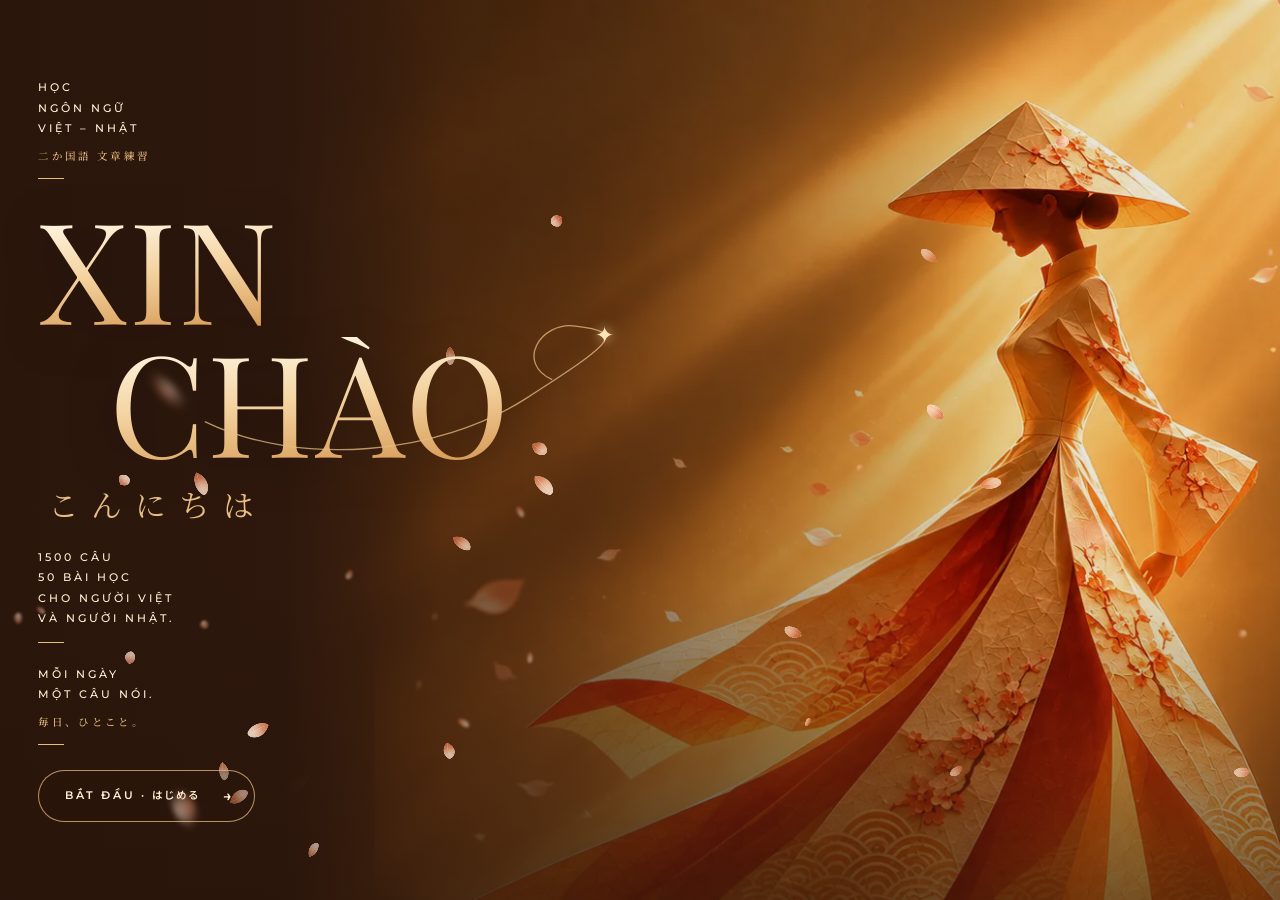
==== index.html @ c8ebbe72 "Ẩn mục Lời thoại video (nội dung chưa khớp video); giữ video Kaiwa Co-Authored-By: Claude Sonnet 5.5" ====
<!DOCTYPE html>
<html lang="vi">
<head>
    <meta charset="UTF-8">
    <meta name="viewport" content="width=device-width, initial-scale=1.0, viewport-fit=cover">
    <title>Học Việt - Nhật</title>
    <meta name="claude:viewport-fit-sides" content="cover">
    <link rel="preconnect" href="https://fonts.googleapis.com">
    <link rel="preconnect" href="https://fonts.gstatic.com" crossorigin>
    <link rel="stylesheet" href="https://fonts.googleapis.com/css2?family=Be+Vietnam+Pro:wght@500;600;700;900&family=Inter:wght@400;500;600&family=Noto+Sans+JP:wght@400;500;700;900&family=Noto+Serif+JP:wght@400;600;700&family=Playfair+Display:ital,wght@0,400;0,500;1,400&family=Montserrat:wght@400;500;600&display=swap">
    <link rel="stylesheet" href="style.css?v=20261128-81">
    <link rel="stylesheet" href="roadmap.css?v=20261128-81">
    <link rel="stylesheet" href="kanji.css?v=20261128-81">
</head>
<body>

<!-- ===== Màn chào: ảnh áo dài origami ===== -->
<section class="hello" id="hello" hidden aria-labelledby="helloTitle">
    <div class="hello-bg">
        <img class="hello-img" id="helloImg" src="images/aoda-dai-origami.webp" alt="Cô gái Việt Nam mặc áo dài và nón lá">
        <canvas class="dress" id="dressCanvas" aria-hidden="true"></canvas>
    </div>
    <canvas class="petals" id="petalsBack" aria-hidden="true"></canvas>
    <canvas class="petals front" id="petalsFront" aria-hidden="true"></canvas>
    <div class="hello-in">
        <div class="step s1" id="step1">
            <div class="s1-main">
                <p class="eyebrow"><span>Học</span><span>ngôn ngữ</span><span>Việt – Nhật</span><span class="jp" lang="ja">二か国語 文章練習</span></p>
                <h1 class="hero" id="helloTitle">
                    <span class="l1">Xin</span><span class="l1 i2">chào</span>
                    <span class="l2 jp" lang="ja">こんにちは</span>
                    <svg class="swash" viewBox="0 0 600 200" aria-hidden="true" focusable="false"><path d="M8 150 C 140 214, 330 196, 452 118 S 590 26, 520 18 C 470 12, 438 70, 488 92"/></svg>
                    <span class="spark" aria-hidden="true">✦</span>
                </h1>
                <!-- Lời nhắn ngắn (trước đây ở cột phải) -->
                <div class="notes">
                    <p class="side-note">1500 câu<br>50 bài học<br>cho người Việt<br>và người Nhật.</p>
                    <p class="side-note">Mỗi ngày<br>một câu nói.<span class="jp" lang="ja">毎日、ひとこと。</span></p>
                </div>
                <div class="ctas">
                    <button type="button" class="pill" id="goAsk"><span>Bắt đầu · <span class="jp" lang="ja">はじめる</span></span><span class="arr" aria-hidden="true">→</span></button>
                    <button type="button" class="pill ghost" id="goResume" hidden><span>Tiếp tục học · <span class="jp" lang="ja">続きから</span></span><span class="arr" aria-hidden="true">↻</span></button>
                </div>
            </div>
        </div>

        <div class="step" id="step2" hidden>
            <p class="eyebrow">Trước khi bắt đầu<br><span class="jp" lang="ja">はじめる前に</span></p>
            <h2 class="ask">Bạn đến từ đâu?<span class="jp" lang="ja">ご出身はどちらですか？</span></h2>
            <div class="origins">
                <button type="button" class="origin" data-ui="vi" lang="vi">
                    <img class="o-mark" src="images/origin-vi.webp" alt="" aria-hidden="true">
                    <span class="o-c">Việt Nam · <span class="jp" lang="ja">ベトナム</span></span>
                    <b>Tôi là người Việt</b>
                    <span class="o-s">Tôi muốn học tiếng Nhật</span>
                </button>
                <button type="button" class="origin" data-ui="ja" lang="ja">
                    <img class="o-mark" src="images/origin-ja.webp" alt="" aria-hidden="true">
                    <span class="o-c">日本 · <span lang="vi">Nhật Bản</span></span>
                    <b>日本から来ました</b>
                    <span class="o-s">ベトナム語を学びたいです</span>
                </button>
            </div>
            <p class="foot">Bạn có thể đổi lại bất cứ lúc nào ở Trang chủ. · <span class="jp" lang="ja">選択はホームからいつでも変更できます。</span></p>
            <button type="button" class="go back" id="goBack"><span class="ring" aria-hidden="true">←</span><span>Quay lại · <span class="jp" lang="ja">戻る</span></span></button>
        </div>
    </div>
</section>

<!-- ===== Trang học ===== -->
<canvas class="page-petals" id="petalsPage" aria-hidden="true" hidden></canvas>
<div class="page">
    <div class="backbar" id="backbar"><a href="#luyen-cau" id="backbarA"><span class="ring" aria-hidden="true">←</span><span id="backbarTxt">Quay về Khóa học</span></a></div>
    <header class="top">
        <div class="brandcol">
            <div class="navrow"><button type="button" class="go back" id="backBtn" hidden><span class="ring" aria-hidden="true">←</span><span id="backTxt">Quay lại</span></button>
            <button type="button" class="go back" id="homeBtn"><span class="ring" aria-hidden="true">←</span><span id="homeTxt">Trang chủ</span></button></div>
            <div class="kicker" id="kicker">Luyện câu song ngữ</div>
            <h1 id="h1">Việt ⇄ Nhật · 1500 câu</h1>
        </div>
    </header>
    <nav class="tabs" aria-label="Chọn mục" id="sub"></nav>
    <main id="view"></main>
</div>
<script src="roadmap.js?v=20261128-81"></script>
<script src="roadmap-pic.js?v=20261128-81"></script>
<script src="roadmap-mock.js?v=20261128-81"></script>
<script src="roadmap-mockart.js?v=20261128-81"></script>
<script src="roadmap-ov.js?v=20261128-81"></script>
<script src="roadmap-n4.js?v=20261128-81"></script>
<script src="kanji.js?v=20261128-81"></script>
<script src="script.js?v=20261128-81"></script>
</body>
</html>
---- style.css ----
/* Bố cục (theo trang "Luyện câu Việt Nhật"): màn chào toàn màn hình trên ảnh áo dài origami,
   rồi một cột hẹp như tờ phiếu luyện tập. Tông màu lấy từ ảnh: nâu hổ phách, cam nắng, đỏ son tà áo, giấy kem. */
:root {
    --bg: #f7ecdc; --paper: #fffaf2; --sunken: #f1e2cc; --ink: #3b2114; --muted: #7a5a44; --line: #e6d1b3; --grid: #efdfc6;
    --ai: #b5441d; --ai-ink: #fff5e6; --ai-soft: #fbe3d2;
    --gold: #e7bd83; --amber: #d18a45; --cream: #fff1d5;
    --ok: #1f7a4a; --ok-soft: #ddf2e5; --ng: #b4322a; --ng-soft: #fae3e0; --mid: #8a5a00; --mid-soft: #fbf0d6;
    --f-display: "Be Vietnam Pro", "Segoe UI", system-ui, sans-serif;
    --f-body: "Inter", "Segoe UI", system-ui, sans-serif;
    --f-jp: "Noto Sans JP", "Yu Gothic", "Meiryo", "Hiragino Sans", sans-serif;
    --f-jp-serif: "Noto Serif JP", "Yu Mincho", Georgia, serif;
}
@media (prefers-color-scheme: dark) {
    :root:not([data-theme="light"]) {
        --bg: #2a170d; --paper: #3b2114; --sunken: #23130a; --ink: #fff1d5; --muted: #d0b293; --line: #5a3a24; --grid: #321c10;
        --ai: #eba15a; --ai-ink: #2a170d; --ai-soft: #4c2b15;
        --ok: #62d394; --ok-soft: #14301f; --ng: #ff8b80; --ng-soft: #3a1916; --mid: #f0c35a; --mid-soft: #352a12;
        color-scheme: dark;
    }
}
:root[data-theme="dark"] {
    --bg: #2a170d; --paper: #3b2114; --sunken: #23130a; --ink: #fff1d5; --muted: #d0b293; --line: #5a3a24; --grid: #321c10;
    --ai: #eba15a; --ai-ink: #2a170d; --ai-soft: #4c2b15;
    --ok: #62d394; --ok-soft: #14301f; --ng: #ff8b80; --ng-soft: #3a1916; --mid: #f0c35a; --mid-soft: #352a12;
    color-scheme: dark;
}

* { box-sizing: border-box; }
[hidden] { display: none !important; }
body {
    margin: 0;
    background-color: var(--bg);
    background-image: linear-gradient(90deg, var(--grid) 1px, transparent 1px);
    background-size: clamp(110px, 16vw, 190px) 100%;
    color: var(--ink);
    font-family: var(--f-body);
    font-size: 15px;
    line-height: 1.55;
}
h1, h2, h3 { font-family: var(--f-display); margin: 0; text-wrap: balance; }
button { font: inherit; color: inherit; cursor: pointer; }
:focus-visible { outline: 2px solid var(--ai); outline-offset: 2px; }
.jp { font-family: var(--f-jp); }
.num { font-variant-numeric: tabular-nums; }
rt { font-size: .55em; color: var(--muted); font-weight: 400; }
.nofuri rt { display: none; }
.kn-small { font-size: .7em; color: var(--muted); }

/* ===== Màn chào ===== */
.hello {
    position: relative;
    overflow: hidden;
    isolation: isolate;
    background: #3b2114;
    color: var(--cream);
    --ink: #fff1d5; --muted: #e7cfae; --ai: #f0a95e; --ai-ink: #2a170d; --paper: #3b2114; --bg: #2a170d;
}
/* Ảnh và lớp tà áo chuyển động nằm chung một khung để cùng trôi nhẹ (drift) và luôn trùng khít nhau */
.hello-bg {
    position: absolute;
    inset: 0;
    z-index: -2;
    animation: drift 18s ease-in-out infinite alternate;
}
.hello-img {
    position: absolute;
    inset: 0;
    width: 100%;
    height: 100%;
    object-fit: cover;
    object-position: 70% center;
}
.dress { position: absolute; inset: 0; width: 100%; height: 100%; pointer-events: none; }
/* Màn rộng: đẩy khung ảnh sang phải để cô gái áo dài đứng lệch phải, mép trái ảnh mờ dần vào nền */
@media (min-width: 861px) {
    .hello-bg { left: 22%; }
    .hello-img { object-position: 40% center; -webkit-mask-image: linear-gradient(90deg, transparent, #000 16%); mask-image: linear-gradient(90deg, transparent, #000 16%); }
}
.hello::after {
    content: "";
    position: absolute;
    inset: 0;
    z-index: -1;
    background:
        linear-gradient(90deg, rgba(40, 20, 10, .85) 0%, rgba(40, 20, 10, .55) 45%, rgba(40, 20, 10, .1) 80%),
        linear-gradient(0deg, rgba(40, 20, 10, .6), transparent 35%);
}
/* Cánh hoa rơi: lớp sau chữ (nhiều cánh nhỏ) và lớp trước chữ (vài cánh lớn, nhòe như sát ống kính) */
.petals { position: absolute; inset: 0; width: 100%; height: 100%; pointer-events: none; z-index: 0; }
.petals.front { z-index: 2; }
.hello-in { z-index: 1; }
@keyframes drift { from { transform: scale(1.02); } to { transform: scale(1.08) translateX(-1%); } }
/* Bố cục màn chào theo mẫu: thanh menu chữ nhỏ trên cùng, cột trái chữ serif lớn, cột phải số thứ tự + ảnh nhỏ.
   Font: Playfair Display (chữ lớn, có dấu tiếng Việt), Montserrat in hoa giãn chữ (chữ nhỏ), Noto Serif JP (tiếng Nhật). */
.hello { --f-serif: "Playfair Display", "Noto Serif JP", Georgia, serif; --f-caps: "Montserrat", var(--f-body); --gold-line: rgba(231, 189, 131, .35); }
.hello-in {
    position: relative;
    max-width: 1320px;
    margin: 0 auto;
    min-height: 100vh;
    min-height: 100svh;
    padding-block: clamp(20px, 4vh, 48px);
    padding-left: max(16px, env(safe-area-inset-left, 0px), 3vw);
    padding-right: max(16px, env(safe-area-inset-right, 0px), 3vw);
    display: flex;
    flex-direction: column;
    gap: clamp(16px, 3vh, 40px);
}

.step { display: flex; flex-direction: column; gap: clamp(22px, 3.5vw, 36px); flex: 1; justify-content: center; }
.step.s1 { display: grid; grid-template-columns: minmax(0, 1fr); align-items: center; }
.s1-main { display: flex; flex-direction: column; align-items: flex-start; gap: clamp(16px, 2.8vh, 30px); }

/* Chữ nhỏ xếp dòng + gạch ngắn (như "MỘT / TÂM HỒN / TĨNH LẶNG") */
.eyebrow, .side-note { font-family: var(--f-caps); font-size: 10.5px; font-weight: 500; letter-spacing: .28em; text-transform: uppercase; line-height: 1.95; margin: 0; color: var(--cream); display: flex; flex-direction: column; align-items: flex-start; }
.eyebrow::after, .side-note::after { content: ""; width: 26px; height: 1px; margin-top: 12px; background: var(--gold); }
.eyebrow .jp, .side-note .jp { font-family: var(--f-jp-serif); text-transform: none; letter-spacing: .22em; color: var(--gold); margin-top: 6px; }

/* Chữ lớn serif, màu vàng kem chuyển sắc, nét cong mảnh và ngôi sao nhỏ */
.hero { position: relative; display: flex; flex-direction: column; align-items: flex-start; margin: 0; font-family: var(--f-serif); font-weight: 400; font-size: clamp(56px, min(11vw, 16vh), 168px); line-height: .9; letter-spacing: .01em; text-transform: uppercase; text-wrap: nowrap; }
.hero .l1 { display: block; padding-bottom: .04em; background: linear-gradient(175deg, #fff6e4 10%, #f4d3a0 50%, #d69a55 95%); -webkit-background-clip: text; background-clip: text; color: transparent; filter: drop-shadow(0 6px 24px rgba(0, 0, 0, .35)); }
.hero .i2 { padding-left: .5em; }
.hero .l2 { position: relative; z-index: 1; font-family: var(--f-jp-serif); font-weight: 400; font-size: clamp(18px, 2.4vw, 32px); line-height: 1.2; letter-spacing: .42em; text-transform: none; color: var(--gold); margin: .55em 0 0 .3em; }
.hero .swash { position: absolute; left: 34%; top: 34%; width: 92%; height: auto; overflow: visible; pointer-events: none; }
.hero .swash path { fill: none; stroke: var(--gold); stroke-width: 1.3; opacity: .75; vector-effect: non-scaling-stroke; }
.hero .spark { position: absolute; left: 118%; top: 37%; font-size: clamp(14px, 1.8vw, 24px); line-height: 1; color: #ffe6b8; text-shadow: 0 0 12px rgba(255, 220, 160, .9); }

/* Lời nhắn ngắn dưới chữ lớn: hai cụm xếp dọc */
.notes { display: flex; flex-direction: column; align-items: flex-start; gap: 22px; }
/* Màn rộng nhưng thấp (laptop 600–720px): thu chữ lớn và khoảng cách để nút Bắt đầu vẫn nằm trong màn hình */
@media (min-width: 861px) and (max-height: 720px) {
    .hello-in { padding-block: 14px; gap: 10px; }
    .s1-main { gap: 12px; }
    .hero { font-size: clamp(48px, min(11vw, 12vh), 168px); }
    .hero .l2 { margin-top: .35em; }
    .notes { gap: 10px; }
    .eyebrow, .side-note { line-height: 1.7; }
    .eyebrow::after, .side-note::after { margin-top: 8px; }
}

/* Nút viền tròn "KHÁM PHÁ →" */
.ctas { display: flex; flex-wrap: wrap; gap: 14px; }
.pill { display: inline-flex; align-items: center; gap: 22px; padding: 13px 22px 13px 26px; border: 1px solid rgba(231, 189, 131, .75); border-radius: 999px; background: rgba(40, 20, 10, .25); color: var(--cream); font-family: var(--f-caps); font-size: 10.5px; font-weight: 600; letter-spacing: .24em; text-transform: uppercase; transition: background .2s, color .2s, border-color .2s; }
.pill .jp { letter-spacing: .12em; }
.pill .arr { font-size: 15px; letter-spacing: 0; transition: transform .2s; }
.pill:hover, .pill:focus-visible { background: var(--gold); border-color: var(--gold); color: #2a170d; }
.pill:hover .arr { transform: translateX(4px); }
.pill.ghost { border-color: var(--gold-line); background: none; }


@media (max-width: 860px) {
    .hero .swash { width: 70%; }
}
@media (max-width: 560px) {
        .hero { font-size: clamp(56px, 21vw, 96px); }
    .hero .swash { display: none; }
    .hero .spark { left: auto; right: -.6em; top: 30%; }
}

.go { display: inline-flex; align-items: center; gap: 14px; border: 0; background: none; padding: 0; font-weight: 700; font-size: 12.5px; letter-spacing: .16em; text-transform: uppercase; width: max-content; max-width: 100%; }
.go .ring { flex: none; width: 46px; height: 46px; border-radius: 50%; border: 1.5px solid currentColor; display: grid; place-items: center; font-size: 18px; letter-spacing: 0; transition: background .2s, color .2s, border-color .2s; }
.go:hover .ring, .go:focus-visible .ring { background: var(--ai); border-color: var(--ai); color: var(--ai-ink); }
.go.back { font-size: 11.5px; color: var(--muted); }
.go.back .ring { width: 34px; height: 34px; font-size: 14px; }
.ask { font-family: var(--f-serif); font-weight: 400; font-size: clamp(42px, 7vw, 92px); line-height: 1; letter-spacing: 0; margin: 0; display: flex; flex-direction: column; gap: .22em; text-shadow: 0 6px 30px rgba(0, 0, 0, .35); }
.ask .jp { font-family: var(--f-jp-serif); font-weight: 700; font-size: .4em; letter-spacing: 0; color: var(--gold); }
.origins { display: grid; grid-template-columns: repeat(2, minmax(0, 1fr)); gap: 18px; max-width: 720px; margin-top: 56px; }
.origin { position: relative; overflow: visible; text-align: left; display: flex; flex-direction: column; justify-content: flex-end; gap: 4px; min-height: 132px; padding: 16px 20px 18px; border: 1.5px solid var(--gold); border-radius: 4px; background: rgba(40, 20, 10, .55); backdrop-filter: blur(6px); color: var(--cream); transition: background .2s, color .2s; }
/* Icon cô gái áo dài / kimono (ảnh PNG nền trong suốt) ở góc phải thẻ */
/* Khung thấp, hình cô gái cao hơn khung nên tràn lên phía trên (hiệu ứng nhô ra khỏi thẻ) */
.origin { padding-right: 128px; }
.origin .o-mark { position: absolute; right: 14px; bottom: 0; height: 196px; width: auto; max-width: none; object-fit: contain; object-position: bottom center; transform-origin: bottom center; pointer-events: none; filter: drop-shadow(0 6px 14px rgba(0, 0, 0, .35)); transition: transform .3s; }
.origin .o-c { font-family: var(--f-caps); font-size: 10.5px; font-weight: 500; letter-spacing: .24em; text-transform: uppercase; color: var(--gold); }
.origin b { font-family: var(--f-serif); font-weight: 500; font-size: clamp(22px, 2.6vw, 28px); line-height: 1.15; letter-spacing: -.02em; }
.origin[lang="ja"] b { font-family: var(--f-jp); font-size: clamp(20px, 2.2vw, 25px); }
.origin .o-s { font-size: 13.5px; color: var(--muted); }
/* Chỉ làm nổi khi rê chuột thật (máy cảm ứng giữ :hover sau khi chạm → không highlight sẵn) */
@media (hover: hover) {
.origin:hover { background: rgba(201, 79, 38, .85); border-color: var(--gold); }
.origin:hover .o-mark { transform: translateY(-4px) scale(1.04); }
.origin:hover .o-c, .origin:hover .o-s { color: var(--cream); }
}
.origin:focus-visible { background: rgba(201, 79, 38, .85); border-color: var(--gold); }
.origin:focus-visible .o-mark { transform: translateY(-4px) scale(1.04); }
.hello .foot { font-size: 12.5px; color: var(--muted); margin: 0; }
.hello .go.back { font-family: var(--f-caps); font-weight: 500; letter-spacing: .24em; font-size: 10.5px; }

/* ===== Khung trang học ===== */
/* Cánh hoa rơi sau nội dung: chỉ lộ ra ở nền giữa các thẻ, không che chữ */
.page-petals { position: fixed; inset: 0; width: 100%; height: 100%; pointer-events: none; z-index: 0; }
.page { position: relative; z-index: 1; }
.page { max-width: 820px; margin: 0 auto; padding-block: 28px 64px; padding-left: max(16px, env(safe-area-inset-left, 0px)); padding-right: max(16px, env(safe-area-inset-right, 0px)); display: flex; flex-direction: column; gap: 16px; }
.top { display: flex; gap: 14px; align-items: flex-end; flex-wrap: wrap; }
.top h1 { font-size: 26px; line-height: 1.2; font-weight: 900; letter-spacing: -.02em; }
.top .kicker { font-size: 12px; letter-spacing: .08em; text-transform: uppercase; color: var(--muted); }
.top .r { margin-left: auto; display: flex; gap: 8px; align-items: center; }
.stamp { font-family: var(--f-jp); font-size: 13px; color: var(--ai); border: 1.5px solid var(--ai); border-radius: 6px; padding: 2px 8px; letter-spacing: .1em; }
.brandcol { display: flex; flex-direction: column; gap: 6px; align-items: flex-start; }
.brandcol .go { margin-bottom: 6px; }
.themebtn { border: 1px solid var(--line); background: var(--paper); border-radius: 6px; padding: 3px 9px; font-size: 12px; color: var(--muted); }
.tabs { display: flex; gap: 4px; border-bottom: 1px solid var(--line); overflow-x: auto; overflow-y: hidden; scrollbar-width: none; }
.tabs::-webkit-scrollbar { display: none; }
.tab { padding: 9px 14px; font-weight: 600; color: var(--muted); border-bottom: 2px solid transparent; margin-bottom: -1px; text-decoration: none; white-space: nowrap; }
.tab[aria-current="page"] { color: var(--ai); border-color: var(--ai); }
#view { display: flex; flex-direction: column; gap: 16px; }

.card { background: var(--paper); border: 1px solid var(--line); border-radius: 12px; padding: 20px; display: flex; flex-direction: column; gap: 16px; min-width: 0; }
.lbl { font-size: 11.5px; font-weight: 600; letter-spacing: .07em; text-transform: uppercase; color: var(--muted); }
.chips { display: flex; gap: 6px; flex-wrap: wrap; align-items: center; }
.chip { border: 1px solid var(--line); background: var(--paper); border-radius: 999px; padding: 5px 12px; font-size: 13px; }
.chip[aria-pressed="true"] { background: var(--ai-soft); border-color: var(--ai); color: var(--ai); font-weight: 600; }
.row { display: flex; gap: 10px; align-items: center; flex-wrap: wrap; }
.row .r { margin-left: auto; }
.btn { border: 1px solid var(--line); background: var(--paper); border-radius: 8px; padding: 9px 16px; font-weight: 600; font-size: 14px; text-decoration: none; color: var(--ink); display: inline-flex; align-items: center; gap: 6px; }
.btn:hover { background: var(--sunken); }
.btn.pri { background: var(--ai); border-color: var(--ai); color: var(--ai-ink); }
.btn.pri:hover { filter: brightness(1.08); }
.btn.sm { padding: 5px 11px; font-size: 13px; }
.btn:disabled { opacity: .5; cursor: default; }
.btn[aria-pressed="true"] { border-color: var(--ai); background: var(--ai-soft); color: var(--ai); }
.hint { font-size: 13px; color: var(--muted); margin: 0; }
.kbd { font-size: 12px; color: var(--muted); }

.prog { display: flex; align-items: center; gap: 12px; font-size: 13px; color: var(--muted); }
.bar { flex: 1; height: 6px; border-radius: 3px; background: var(--sunken); overflow: hidden; }
.bar i { display: block; height: 100%; background: var(--ai); transition: width .25s; }

/* Trắc nghiệm */
.opts { display: grid; grid-template-columns: repeat(2, minmax(0, 1fr)); gap: 8px; }
.opt { display: grid; grid-template-columns: 24px minmax(0, 1fr); gap: 10px; align-items: center; text-align: left; border: 1px solid var(--line); background: var(--paper); border-radius: 10px; padding: 12px 13px; min-height: 54px; }
.opt:hover:not(:disabled) { border-color: var(--ai); }
.opt .k { width: 24px; height: 24px; border-radius: 6px; background: var(--sunken); display: grid; place-items: center; font-size: 12px; font-weight: 600; color: var(--muted); }
.opt .t { overflow-wrap: anywhere; }
.opt .t .jp { font-size: 16px; line-height: 1.9; }
.opt:disabled { cursor: default; }
.opt.right { border-color: var(--ok); background: var(--ok-soft); }
.opt.right .k { background: var(--ok); color: var(--paper); }
.opt.wrong { border-color: var(--ng); background: var(--ng-soft); }
.opt.wrong .k { background: var(--ng); color: var(--paper); }

/* Nhận xét */
.fb { border-radius: 10px; padding: 12px 14px; display: flex; flex-direction: column; gap: 6px; background: var(--sunken); }
.fb.ok { border-left: 4px solid var(--ok); }
.fb.ng { border-left: 4px solid var(--ng); }
.fb.mid { border-left: 4px solid var(--mid); }
.fb .v { font-weight: 600; }
.ok-t { color: var(--ok); } .ng-t { color: var(--ng); } .mid-t { color: var(--mid); }

/* Luyện viết câu */
.wtop { display: flex; gap: 12px; align-items: flex-start; flex-wrap: wrap; }
.wtop h2 { font-size: 20px; }
.wtop .sub { font-size: 13px; color: var(--muted); }
.wtop .jt { font-size: 15px; color: var(--muted); }
.dots { display: flex; flex-wrap: wrap; gap: 4px; }
.dot { width: 28px; height: 28px; border-radius: 6px; border: 1px solid var(--line); background: var(--paper); font-size: 11.5px; display: grid; place-items: center; color: var(--muted); padding: 0; }
.dot.ok { background: var(--ok-soft); border-color: var(--ok); color: var(--ok); }
.dot.mid { background: var(--mid-soft); border-color: var(--mid); color: var(--mid); }
.dot.ng { background: var(--ng-soft); border-color: var(--ng); color: var(--ng); }
.dot[aria-current="true"] { outline: 2px solid var(--ink); outline-offset: 1px; }
.vi { font-family: var(--f-display); font-size: 21px; font-weight: 700; line-height: 1.4; margin: 0; }
.vi.prompt { font-family: var(--f-jp); font-weight: 500; font-size: 22px; line-height: 2; }
.hints { display: flex; flex-wrap: wrap; gap: 6px; }
.hw { font-size: 15px; background: var(--sunken); border-radius: 7px; padding: 6px 10px 5px; line-height: 2.1; }
.hw .jp { font-size: 17px; }
.hw rt { font-size: .68em; color: var(--ink); opacity: .75; } /* furigana trong gợi ý từ vựng: to hơn mặc định .55em cho dễ đọc */
textarea.inp { font-family: var(--f-jp); font-size: 18px; line-height: 1.6; width: 100%; min-height: 76px; padding: 10px 12px; border-radius: 10px; border: 1px solid var(--line); background: var(--paper); color: var(--ink); resize: vertical; }
textarea.inp:focus { border-color: var(--ai); outline: none; box-shadow: 0 0 0 3px var(--ai-soft); }
.ans { font-size: 20px; line-height: 2; overflow-wrap: anywhere; }
.mine { font-family: var(--f-jp); font-size: 16px; line-height: 1.8; overflow-wrap: anywhere; }
.mine del { background: var(--ng-soft); color: var(--ng); text-decoration: none; border-radius: 3px; }
.mine ins { background: var(--ok-soft); color: var(--ok); text-decoration: none; border-radius: 3px; }
.note { font-size: 12.5px; color: var(--mid); background: var(--mid-soft); border-radius: 7px; padding: 5px 9px; }
.grades { display: flex; gap: 6px; flex-wrap: wrap; }
.grade { border: 1px solid var(--line); background: var(--paper); border-radius: 8px; padding: 7px 12px; font-size: 13.5px; font-weight: 600; }
.grade.ok { border-color: var(--ok); color: var(--ok); } .grade.mid { border-color: var(--mid); color: var(--mid); } .grade.ng { border-color: var(--ng); color: var(--ng); }
.grade[aria-pressed="true"].ok { background: var(--ok-soft); } .grade[aria-pressed="true"].mid { background: var(--mid-soft); } .grade[aria-pressed="true"].ng { background: var(--ng-soft); }

/* Danh sách bài */
.tiles { display: grid; grid-template-columns: repeat(3, minmax(0, 1fr)); gap: 8px; }
.tile { background: var(--sunken); border-radius: 10px; padding: 10px 12px; display: flex; flex-direction: column; }
.tile b { font-family: var(--f-display); font-size: 24px; font-variant-numeric: tabular-nums; }
.tile span { font-size: 12px; color: var(--muted); }
.lessons { display: grid; grid-template-columns: repeat(auto-fill, minmax(230px, 1fr)); gap: 8px; }
.les { display: flex; flex-direction: column; gap: 4px; text-decoration: none; color: var(--ink); border: 1px solid var(--line); background: var(--paper); border-radius: 10px; padding: 10px 12px; min-width: 0; }
.les:hover { border-color: var(--ai); }
.les .no { font-family: var(--f-display); font-weight: 700; color: var(--ai); font-size: 13px; }
.les .t { font-weight: 600; font-size: 14px; line-height: 1.35; }
.les .jt { font-size: 12.5px; color: var(--muted); }
.les .bar { flex: none; height: 5px; margin-top: 4px; }
.les .bar i { background: var(--ok); }
.les .c { font-size: 12px; color: var(--muted); }
.grp-h { font-size: 12px; font-weight: 600; letter-spacing: .07em; text-transform: uppercase; color: var(--muted); margin: 6px 0 -2px; }

/* ===== Thanh cài đặt: nút gạt + công tắc ===== */
.card-h { font-size: 16px; }
.settings { display: flex; flex-wrap: wrap; gap: 14px 24px; align-items: flex-end; }
.settings .r { margin-left: auto; }
.set { display: flex; flex-direction: column; gap: 6px; min-width: 0; }
.seg { display: inline-flex; flex-wrap: wrap; gap: 2px; padding: 3px; border-radius: 10px; background: var(--sunken); border: 1px solid var(--line); }
.seg button { border: 0; background: transparent; border-radius: 8px; padding: 7px 14px; font-size: 13.5px; font-weight: 600; color: var(--muted); transition: background .15s, color .15s; }
.seg button:hover { color: var(--ink); }
.seg button[aria-pressed="true"] { background: var(--paper); color: var(--ai); box-shadow: 0 1px 3px rgba(59, 33, 20, .18); }
.sw { display: inline-flex; align-items: center; gap: 10px; border: 0; background: none; padding: 7px 0; font-size: 13.5px; font-weight: 600; color: var(--ink); }
.sw .track { position: relative; flex: none; width: 38px; height: 22px; border-radius: 999px; background: var(--line); transition: background .2s; }
.sw .knob { position: absolute; top: 3px; left: 3px; width: 16px; height: 16px; border-radius: 50%; background: var(--paper); box-shadow: 0 1px 2px rgba(0, 0, 0, .25); transition: transform .2s; }
.sw[aria-checked="true"] .track { background: var(--ai); }
.sw[aria-checked="true"] .knob { transform: translateX(16px); }

/* ===== Trang khóa học ===== */
.course-sum { display: grid; grid-template-columns: minmax(0, 1fr) minmax(0, 1.25fr); gap: 18px; align-items: center; }
.sum-main { display: flex; flex-direction: column; gap: 8px; align-items: flex-start; min-width: 0; }
.btn.big { padding: 12px 18px; font-size: 15px; line-height: 1.35; text-align: left; }
.sec-h { display: flex; align-items: baseline; gap: 6px 14px; flex-wrap: wrap; margin-top: 6px; }
.sec-h h2 { font-size: 22px; font-weight: 900; letter-spacing: -.01em; }
.topics { display: grid; grid-template-columns: repeat(2, minmax(0, 1fr)); gap: 12px; }
.topic { position: relative; overflow: hidden; display: flex; flex-direction: column; gap: 3px; padding: 18px 20px 16px; border: 1px solid var(--line); border-radius: 14px; background: var(--paper); text-decoration: none; color: var(--ink); min-width: 0; transition: border-color .2s, transform .2s, box-shadow .2s; }
.topic:hover, .topic:focus-visible { border-color: var(--ai); transform: translateY(-2px); box-shadow: 0 8px 22px rgba(59, 33, 20, .12); }
.tp-mark { position: absolute; right: 12px; top: 4px; font-family: var(--f-jp-serif); font-weight: 700; font-size: 76px; line-height: 1; color: var(--ai); opacity: .13; transition: opacity .2s; }
.topic:hover .tp-mark { opacity: .26; }
.tp-n { font-size: 11.5px; font-weight: 600; letter-spacing: .08em; text-transform: uppercase; color: var(--ai); }
.topic b { font-family: var(--f-display); font-size: 18px; line-height: 1.3; padding-right: 64px; }
.tp-ja { font-size: 13px; color: var(--muted); }
.tp-d { font-size: 13px; color: var(--muted); margin-top: 6px; line-height: 1.5; }
.tp-foot { display: flex; justify-content: space-between; align-items: baseline; font-size: 12.5px; color: var(--muted); margin-top: 12px; }
.tp-go { color: var(--ai); font-weight: 700; }
/* Chủ đề dạng gọn trên trang Khóa học */
.topics-mini { display: grid; grid-template-columns: repeat(4, minmax(0, 1fr)); gap: 8px; }
.tmini { display: flex; gap: 10px; align-items: center; padding: 10px 12px; border: 1px solid var(--line); border-radius: 12px; background: var(--paper); text-decoration: none; color: var(--ink); min-width: 0; transition: border-color .2s, background .2s; }
.tmini:hover, .tmini:focus-visible { border-color: var(--ai); background: var(--ai-soft); }
.tm-mark { flex: none; width: 40px; height: 40px; border-radius: 10px; display: grid; place-items: center; background: linear-gradient(150deg, var(--amber), var(--ai)); color: #fff5e6; font-family: var(--f-jp-serif); font-weight: 700; font-size: 22px; line-height: 1; }
.tmini.full .tm-mark { background: var(--ok); }
.tm-t { flex: 1; min-width: 0; display: flex; flex-direction: column; gap: 1px; }
.tm-t b { font-size: 13.5px; line-height: 1.3; overflow: hidden; display: -webkit-box; -webkit-box-orient: vertical; -webkit-line-clamp: 2; line-clamp: 2; min-height: 2.6em; }
.tm-s { font-size: 11.5px; color: var(--muted); }
.tmini.full .tm-s { color: var(--ok); font-weight: 600; }
.tm-t .bar { flex: none; display: block; height: 4px; margin-top: 4px; }
.tm-t .bar i { background: var(--ok); }
@media (max-width: 860px) { .topics-mini { grid-template-columns: repeat(2, minmax(0, 1fr)); } }
@media (max-width: 560px) {
    .tmini { flex-direction: column; align-items: flex-start; gap: 8px; padding: 10px; }
    .tm-t { width: 100%; }
    .tm-mark { width: 34px; height: 34px; font-size: 19px; }
}
@media (max-width: 300px) { .topics-mini { grid-template-columns: 1fr; } }
.topic .bar, .lr-p .bar { flex: none; display: block; height: 5px; margin-top: 6px; }
.topic .bar i, .lr-p .bar i { background: var(--ok); }

/* ===== Trang một chủ đề ===== */
.topic-hero { flex-direction: row; align-items: center; gap: 20px; }
.th-mark { flex: none; width: 96px; height: 96px; border-radius: 18px; display: grid; place-items: center; background: linear-gradient(150deg, var(--amber), var(--ai)); color: #fff5e6; font-family: var(--f-jp-serif); font-weight: 700; font-size: 56px; box-shadow: 0 10px 24px rgba(181, 68, 29, .25); }
.th-txt { flex: 1; min-width: 0; display: flex; flex-direction: column; gap: 4px; }
.th-txt h2 { font-size: 24px; font-weight: 900; letter-spacing: -.01em; }
.th-txt .jt { color: var(--muted); }
.th-txt .prog { margin-top: 6px; }
.lesson-list { list-style: none; margin: 0; padding: 0; display: flex; flex-direction: column; gap: 8px; }
.lrow { display: grid; grid-template-columns: 44px minmax(0, 1fr) 150px 20px; gap: 14px; align-items: center; padding: 14px 16px; border: 1px solid var(--line); border-radius: 12px; background: var(--paper); text-decoration: none; color: var(--ink); transition: border-color .2s, background .2s; }
.lrow:hover, .lrow:focus-visible { border-color: var(--ai); background: var(--ai-soft); }
.lr-no { width: 42px; height: 42px; border-radius: 10px; background: var(--ai-soft); color: var(--ai); display: grid; place-items: center; font-family: var(--f-display); font-weight: 700; font-size: 16px; }
.lrow:hover .lr-no { background: var(--ai); color: var(--ai-ink); }
.lr-t { display: flex; flex-direction: column; min-width: 0; }
.lr-t .lbl { font-size: 10.5px; }
.lr-t b { font-size: 16px; line-height: 1.35; }
.lr-t > span:last-child { font-size: 13px; color: var(--muted); }
.lr-p { display: flex; flex-direction: column; font-size: 12px; color: var(--muted); }
.lr-go { color: var(--ai); font-weight: 700; text-align: right; }



@media (max-width: 560px) {
    .opts, .origins { grid-template-columns: 1fr; }
    .origins { gap: 60px; margin-top: 52px; }
    .origin { min-height: 112px; padding-right: 112px; }
    .origin .o-mark { height: 168px; right: 10px; }
    .stamp { display: none; }
    .tiles { grid-template-columns: 1fr 1fr; }
    .vi { font-size: 19px; }
    .course-sum, .topics { grid-template-columns: 1fr; }
    .course-sum .tiles { grid-template-columns: repeat(3, minmax(0, 1fr)); gap: 6px; }
    .course-sum .tile { padding: 8px 10px; }
    .course-sum .tile b { font-size: 20px; }
    .course-sum .tile span { font-size: 11px; line-height: 1.3; }
    .set { width: 100%; }
    .seg { display: flex; flex-wrap: nowrap; }
    .seg button { flex: 1 1 auto; padding: 7px 8px; font-size: 13px; }
    .settings .r { margin-left: 0; }
    .topic-hero { gap: 14px; align-items: flex-start; }
    .th-mark { width: 60px; height: 60px; border-radius: 14px; font-size: 34px; }
    .th-txt h2 { font-size: 20px; }
    .lrow { grid-template-columns: 38px minmax(0, 1fr) 16px; gap: 6px 12px; padding: 12px; }
    .lr-no { width: 38px; height: 38px; font-size: 14px; }
    .lr-p { grid-column: 2; grid-row: 2; }
    .lr-go { grid-column: 3; grid-row: 1 / span 2; }
    .hello-img { object-position: 62% center; }
    .hello::after { background: linear-gradient(0deg, rgba(40, 20, 10, .92) 25%, rgba(40, 20, 10, .35) 70%, rgba(40, 20, 10, .15)); }
}
@media (prefers-reduced-motion: reduce) {
    * { transition: none !important; }
    .hello-bg { animation: none; }
    .pill .arr { transition: none; }
}

/* ===== Ngữ pháp N5 ===== */
.gsec { scroll-margin-top: 16px; }
.gs-h { display: flex; gap: 14px; align-items: center; }
.gs-mark { flex: none; width: 52px; height: 52px; border-radius: 12px; display: grid; place-items: center; background: linear-gradient(150deg, var(--amber), var(--ai)); color: #fff5e6; font-family: var(--f-display); font-weight: 700; font-size: 24px; font-variant-numeric: tabular-nums; }
.gs-h h2 { font-size: 20px; line-height: 1.3; }
.gs-ja { font-family: var(--f-jp-serif); font-weight: 600; font-size: 14px; color: var(--muted); margin-left: 4px; }
.glist { display: flex; flex-direction: column; gap: 8px; }
.gp { border: 1px solid var(--line); border-radius: 10px; background: var(--paper); }
.gp[open] { border-color: var(--ai); }
.gp summary { list-style: none; cursor: pointer; display: grid; grid-template-columns: 34px minmax(0, 1.25fr) minmax(0, 1fr) 14px; gap: 4px 12px; align-items: baseline; padding: 12px 14px; }
.gp summary::-webkit-details-marker { display: none; }
.gp summary::after { content: "›"; color: var(--muted); font-size: 18px; line-height: 1; transition: transform .2s; justify-self: end; }
.gp[open] summary::after { transform: rotate(90deg); }
.gp summary:hover { background: var(--sunken); border-radius: 10px; }
.gp-no { font-family: var(--f-display); font-weight: 700; font-size: 12px; color: var(--ai); font-variant-numeric: tabular-nums; }
.gp-p { font-size: 17px; font-weight: 500; line-height: 1.9; overflow-wrap: anywhere; }
.gp-vi { font-size: 14px; color: var(--muted); }
.gp-body { padding: 0 14px 14px 60px; display: flex; flex-direction: column; gap: 10px; }
.gp-d { margin: 0; font-size: 14.5px; line-height: 1.65; }
.gp-ex { list-style: none; margin: 0; padding: 0; display: flex; flex-direction: column; gap: 8px; }
.gp-ex li { display: flex; gap: 10px; align-items: center; justify-content: space-between; padding: 10px 12px; border-radius: 8px; background: var(--sunken); }
.gp-ex li > div { display: flex; flex-direction: column; gap: 2px; min-width: 0; }
.gx-ja { font-size: 17px; line-height: 2; overflow-wrap: anywhere; }
.gx-vi { font-size: 13.5px; color: var(--muted); }
@media (max-width: 560px) {
    .gp summary { grid-template-columns: 30px minmax(0, 1fr) 14px; }
    .gp summary::after { grid-column: 3; grid-row: 1; }
    .gp-vi { grid-column: 2; }
    .gp-body { padding: 0 12px 12px; }
    .gs-mark { width: 44px; height: 44px; font-size: 20px; }
}

/* ===== Ngữ pháp trong từng câu (sau khi xem đáp án) ===== */
.sg { border: 1px solid var(--line); border-left: 3px solid var(--ai); border-radius: 10px; background: var(--paper); }
.sg summary { cursor: pointer; padding: 10px 14px; font-weight: 600; font-size: 14px; color: var(--ai); }
.sg ul { list-style: none; margin: 0; padding: 0 14px 12px; display: flex; flex-direction: column; gap: 8px; }
.sg li { display: flex; flex-direction: column; gap: 2px; padding-top: 8px; border-top: 1px dashed var(--line); }
.sg-p { font-size: 15.5px; font-weight: 600; line-height: 1.9; }
.sg-d { font-size: 14px; line-height: 1.6; color: var(--ink); }

/* Đường dẫn trong tab Khóa học: Khóa học › Chủ đề › Bài */
.crumbs { display: flex; flex-wrap: wrap; align-items: center; gap: 4px 8px; font-size: 13.5px; color: var(--muted); }
.crumbs a { color: var(--ai); font-weight: 600; text-decoration: none; }
.crumbs a:hover { text-decoration: underline; }
.crumbs [aria-current="page"] { color: var(--ink); font-weight: 600; }
.crumbs .sep { color: var(--muted); }
.gram-card { min-height: 0; }
.origin .o-mark.o-drag { pointer-events: auto; touch-action: pan-y; user-select: none; -webkit-user-select: none; -webkit-user-drag: none; }
.qa-layer { position: fixed; inset: 0; z-index: 1000; background: #f8f4f6; }
.qa-layer iframe { position: absolute; inset: 0; width: 100%; height: 100%; border: 0; display: block; }
.qa-close { position: absolute; right: calc(14px + env(safe-area-inset-right, 0px)); bottom: calc(14px + env(safe-area-inset-bottom, 0px)); width: 40px; height: 40px; border-radius: 50%; border: 1px solid rgba(0, 0, 0, .15); background: rgba(255, 255, 255, .92); color: #22161c; font-size: 22px; line-height: 1; cursor: pointer; box-shadow: 0 4px 14px rgba(0, 0, 0, .18); }

/* Thanh điều hướng đầu trang: Quay lại + Trang chủ */
.navrow { display: flex; flex-wrap: wrap; gap: 6px 18px; align-items: center; margin-bottom: 6px; }
.navrow .go { margin-bottom: 0; }
.navrow .go[hidden] { display: none; }
.go.back #backTxt { max-width: 46vw; overflow: hidden; text-overflow: ellipsis; white-space: nowrap; }

/* Trang chủ Khóa học: ba khung học (Luyện câu song ngữ · Lộ trình N5 · Lộ trình N4) */
.course-frame { border: 1.5px solid var(--line); border-radius: 18px; padding: 16px; margin: 0 0 22px; background: color-mix(in srgb, var(--sunken) 55%, transparent); display: flex; flex-direction: column; gap: 14px; }
.course-frame > * { margin-top: 0; margin-bottom: 0; }
@media (max-width: 720px) { .course-frame { padding: 12px; border-radius: 14px; } }
.on-home #backBtn, .on-home .brandcol .kicker, .on-home #h1, .on-home #sub { display: none !important; }
/* Trang con (chủ đề, bài, lộ trình): bỏ hàng nút Quay lại / Trang chủ, đã có thanh tab Khóa học · N5 · N4 luôn hiển thị */
html:not(.mk-solo) body:not(.on-home) .navrow { display: none; }
/* Thanh tab cố định ở đầu màn hình: luôn thấy Khóa học · N5 · N4 khi cuộn */
.tabs { position: sticky; top: 0; z-index: 30; background: var(--bg); box-shadow: 0 1px 0 var(--line); padding-top: env(safe-area-inset-top, 0px); }

/* Thanh cố định 'Quay về Khóa học' khi đã vào bên trong một mục học (chủ đề, bài, lộ trình) */
.backbar { position: sticky; top: 0; z-index: 31; height: 46px; display: flex; align-items: center; background: var(--bg); }
.backbar a { display: inline-flex; align-items: center; gap: 10px; text-decoration: none; font-weight: 700; font-size: 13px; letter-spacing: .06em; text-transform: uppercase; color: var(--ai); }
.backbar .ring { width: 30px; height: 30px; font-size: 14px; display: inline-flex; align-items: center; justify-content: center; border: 1.5px solid var(--ai); border-radius: 50%; }
.backbar ~ .tabs { top: 46px; }
.on-home .backbar, html.mk-solo .backbar { display: none; }
html.mk-solo .backbar ~ .tabs { top: 0; }

button.tab { background: none; border: 0; border-bottom: 2px solid transparent; font: inherit; font-weight: 600; cursor: pointer; }
button.tab[aria-current="page"] { color: var(--ai); border-color: var(--ai); }
.rm-stagebox { scroll-margin-top: 110px; }
---- roadmap.css ----
/* ===== Lộ trình N5 (#lo-trinh, roadmap.js) ===== */
.rm-card .tp-mark { font-family: var(--f-jp-serif); }
.rm-later { cursor: default; }
.rm-later:hover { transform: none; box-shadow: none; border-color: var(--line); }
.rm-later .tp-mark { font-family: var(--f-display); font-weight: 900; font-size: 58px; top: 10px; }
.rm-hero { display: grid; grid-template-columns: minmax(0, 1fr) minmax(0, 1.2fr); gap: 18px; align-items: center; }
.rm-hero-t { display: flex; flex-direction: column; gap: 6px; min-width: 0; }
.rm-hero-t h2 { font-size: 24px; font-weight: 900; letter-spacing: -.01em; }
.rm-hero-t a { color: var(--ai); }
.rm-pace { margin: 4px 0 0; font-weight: 600; font-size: 14px; }
.rm-tiles .tile b small { font-size: 14px; color: var(--muted); font-weight: 600; }
.rm-heat { display: grid; grid-template-rows: repeat(7, 11px); grid-auto-flow: column; grid-auto-columns: 11px; gap: 3px; flex: none; }
.rm-heat i { border-radius: 3px; background: var(--sunken); }
.rm-heat i.h1 { background: color-mix(in srgb, var(--ok) 35%, var(--sunken)); }
.rm-heat i.h2 { background: color-mix(in srgb, var(--ok) 65%, var(--sunken)); }
.rm-heat i.h3 { background: var(--ok); }
.rm-heat i.fut { opacity: .35; }
.rm-heat i.now { outline: 1.5px solid var(--ink); outline-offset: 1px; }
.rm-today { display: grid; grid-template-columns: repeat(2, minmax(0, 1fr)); gap: 8px; }
.rm-goal { grid-row: span 3; display: flex; align-items: center; gap: 14px; padding: 14px; border: 1px solid var(--line); border-radius: 12px; text-decoration: none; color: var(--ink); background: var(--sunken); }
.rm-goal:hover { border-color: var(--ai); }
.rm-goal > span:last-child { display: flex; flex-direction: column; gap: 2px; font-size: 13px; color: var(--muted); }
.rm-goal > span:last-child b { font-size: 16px; color: var(--ink); }
.rm-goal.on { border-color: var(--ok); background: var(--ok-soft); }
.rm-ring { --p: 0; flex: none; width: 64px; height: 64px; border-radius: 50%; display: grid; place-items: center; background: conic-gradient(var(--ok) calc(var(--p) * 1%), var(--line) 0); }
.rm-ring b { width: 50px; height: 50px; border-radius: 50%; background: var(--paper); display: grid; place-items: center; font-family: var(--f-display); font-size: 20px; }
.rm-task { position: relative; display: flex; gap: 12px; align-items: flex-start; padding: 11px 13px; border: 1px solid var(--line); border-radius: 10px; background: var(--paper); cursor: pointer; transition: border-color .15s, background .15s; }
.rm-task:hover { border-color: var(--ai); }
.rm-task input { position: absolute; opacity: 0; width: 1px; height: 1px; }
.rm-box { flex: none; width: 22px; height: 22px; margin-top: 1px; border-radius: 6px; border: 1.5px solid var(--line); display: grid; place-items: center; font-size: 13px; font-weight: 700; color: transparent; transition: background .15s, border-color .15s; }
.rm-task input:focus-visible + .rm-box { outline: 2px solid var(--ai); outline-offset: 2px; }
.rm-task.on { background: var(--ok-soft); border-color: var(--ok); }
.rm-task.on .rm-box { background: var(--ok); border-color: var(--ok); color: var(--paper); }
.rm-tt { display: flex; flex-direction: column; gap: 2px; min-width: 0; }
.rm-tt b { font-size: 14.5px; line-height: 1.4; }
.rm-tt b .jp { font-size: 15px; }
.rm-tt > span { font-size: 12.5px; color: var(--muted); line-height: 1.45; }
.rm-list { display: flex; flex-direction: column; gap: 8px; }
.rm-link { align-self: flex-start; margin: -2px 0 2px 48px; font-size: 13px; font-weight: 600; color: var(--ai); text-decoration: none; }
.rm-link:hover { text-decoration: underline; }
.rm-date, .rm-num { font: inherit; font-size: 14px; padding: 8px 10px; border-radius: 8px; border: 1px solid var(--line); background: var(--paper); color: var(--ink); }
.rm-num { width: 120px; }
.rm-date:focus, .rm-num:focus { outline: none; border-color: var(--ai); box-shadow: 0 0 0 3px var(--ai-soft); }
.rm-stage { display: flex; align-items: center; gap: 14px; margin-top: 10px; }
.rm-stage h2 { font-size: 21px; font-weight: 900; letter-spacing: -.01em; }
.rm-stage > div { flex: 1; min-width: 0; }
.rm-sn { flex: none; width: 46px; height: 46px; border-radius: 12px; display: grid; place-items: center; background: linear-gradient(150deg, var(--amber), var(--ai)); color: #fff5e6; font-family: var(--f-display); font-weight: 900; font-size: 17px; }
.rm-sp { font-weight: 700; color: var(--muted); }
.rm-map { display: flex; flex-direction: column; gap: 14px; }
.rm-leg { display: grid; grid-template-columns: 74px minmax(0, 1fr); align-items: center; gap: 10px; }
.rm-leg-n { font-size: 11.5px; font-weight: 600; letter-spacing: .07em; text-transform: uppercase; color: var(--muted); }
.rm-path { position: relative; display: grid; grid-template-columns: repeat(5, minmax(0, 1fr)); }
.rm-path::before { content: ""; position: absolute; left: 10%; right: 10%; top: 21px; height: 3px; border-radius: 2px; background: repeating-linear-gradient(90deg, var(--line) 0 8px, transparent 8px 13px); }
.rm-st { position: relative; display: flex; flex-direction: column; align-items: center; gap: 4px; border: 0; background: none; padding: 0; color: var(--muted); }
.rm-dot { width: 44px; height: 44px; border-radius: 50%; display: grid; place-items: center; background: var(--paper); border: 2px solid var(--line); font-family: var(--f-display); font-weight: 700; font-size: 15px; color: var(--muted); transition: transform .15s, border-color .15s; }
.rm-st:hover .rm-dot { border-color: var(--ai); transform: scale(1.06); }
.rm-cap { font-size: 12px; font-weight: 600; }
.rm-part { position: absolute; top: -6px; right: calc(50% - 30px); font-size: 10.5px; font-weight: 700; background: var(--mid-soft); color: var(--mid); border-radius: 999px; padding: 1px 6px; }
.rm-st.boss .rm-dot { border-style: dashed; font-size: 19px; }
.rm-st.done .rm-dot { background: var(--ok); border-color: var(--ok); color: var(--paper); border-style: solid; }
.rm-st.done .rm-cap { color: var(--ok); }
.rm-st.cur .rm-dot { border-color: var(--ai); color: var(--ai); box-shadow: 0 0 0 5px var(--ai-soft); }
.rm-st.cur .rm-cap { color: var(--ai); }
.rm-st.sel .rm-dot { outline: 2px solid var(--ink); outline-offset: 3px; }
.rm-panel { border-top: 1px solid var(--line); padding-top: 16px; display: flex; flex-direction: column; gap: 10px; }
.rm-ph { display: flex; justify-content: space-between; align-items: flex-end; gap: 10px; flex-wrap: wrap; }
.rm-ph h3 { font-size: 19px; font-family: var(--f-display); }
.rm-nav { display: flex; gap: 6px; }
.rm-bossbox { display: flex; flex-direction: column; gap: 8px; padding: 12px; border-radius: 12px; background: var(--mid-soft); border: 1px dashed var(--mid); }
.rm-prize { margin: 0; font-size: 13.5px; }
.rm-clear { margin: 0; font-weight: 700; }
.rm-types { display: grid; grid-template-columns: repeat(3, minmax(0, 1fr)); gap: 14px; }
.rm-tg { display: flex; flex-direction: column; gap: 6px; min-width: 0; }
.rm-form { display: flex; gap: 12px; align-items: flex-end; flex-wrap: wrap; }
.rm-tests { list-style: none; margin: 0; padding: 0; display: flex; flex-direction: column; gap: 6px; }
.rm-tests li { display: flex; gap: 12px; align-items: center; flex-wrap: wrap; padding: 9px 12px; border-radius: 10px; background: var(--sunken); font-size: 13.5px; }
.rm-tests li > span:nth-child(2) { flex: 1; min-width: 200px; }
.rm-badge { font-size: 12px; font-weight: 700; border-radius: 999px; padding: 3px 10px; }
.rm-badge.ok { background: var(--ok-soft); color: var(--ok); }
.rm-badge.mid { background: var(--mid-soft); color: var(--mid); }
.rm-badge.ng { background: var(--ng-soft); color: var(--ng); }
/* Ô đầu trang: tổng quan + kế hoạch */
.rm-plan { border-top: 1px solid var(--line); padding-top: 14px; display: flex; flex-direction: column; gap: 10px; }
/* Hôm nay: 3 phần soạn sẵn */
.rm-dtask { display: flex; gap: 12px; align-items: center; text-align: left; padding: 11px 13px; border: 1px solid var(--line); border-radius: 10px; background: var(--paper); color: var(--ink); transition: border-color .15s, background .15s; }
.rm-dtask:hover, .rm-dtask.sel { border-color: var(--ai); }
.rm-dtask.sel { box-shadow: 0 0 0 3px var(--ai-soft); }
.rm-dtask .rm-box { color: var(--ai); font-family: var(--f-jp); font-size: 12px; }
.rm-dtask.on { background: var(--ok-soft); border-color: var(--ok); }
.rm-dtask.on .rm-box { background: var(--ok); border-color: var(--ok); color: var(--paper); }
.rm-dpanel { border-top: 1px solid var(--line); padding-top: 14px; display: flex; flex-direction: column; gap: 10px; }
.rm-flash { display: flex; flex-direction: column; align-items: center; gap: 10px; padding: 22px 16px; border-radius: 14px; background: var(--sunken); text-align: center; }
.rm-front { display: flex; align-items: center; gap: 12px; }
.rm-front .jp { font-size: 30px; line-height: 2; }
.rm-front .rm-kc { width: 96px; height: 96px; font-size: 64px; }
.rm-back { display: flex; flex-direction: column; gap: 4px; align-items: center; font-size: 14px; color: var(--muted); }
.rm-back b { font-size: 18px; color: var(--ink); }
.rm-back .jp { font-size: 16px; }
.rm-dpanel .row { justify-content: center; }
.rm-said { margin-top: 4px; }
.rm-said.on { border-color: var(--ok); background: var(--ok-soft); color: var(--ok); }

/* Giai đoạn 2 · tài liệu Từ vựng */
.rm-vtabs { display: flex; flex-wrap: wrap; }
.rm-vtabs button { flex: 1 1 auto; }
.rm-vtabs .jp { font-size: 13px; }
.rm-pbody { display: flex; flex-direction: column; gap: 8px; }
.rm-pbody h3 { font-size: 18px; font-family: var(--f-display); }
.rm-pbody h3 .jp { font-size: 18px; }
.rm-pbody > p { margin: 0; }
.rm-passage { background: var(--sunken); border-radius: 10px; padding: 12px 16px; font-size: 15.5px; line-height: 1.9; display: flex; flex-direction: column; gap: 4px; }
.rm-passage p { margin: 0; white-space: pre-wrap; }
.rm-q .rm-passage { margin-bottom: 4px; }
.rm-ptable { border-collapse: collapse; font-size: 14px; margin: 4px 0; width: 100%; }
.rm-ptable th, .rm-ptable td { border: 1px solid var(--line); padding: 4px 8px; text-align: left; background: var(--paper); }
.rm-ptable th { background: var(--ai-soft); font-weight: 700; }
.rm-blank { display: inline-block; min-width: 42px; text-align: center; border: 1.5px solid var(--ai); border-radius: 6px; padding: 0 6px; margin: 0 2px; line-height: 1.5; color: var(--ai); font-family: var(--f-display); }
.rm-star { color: var(--ai); }
/* Nghe */
.rm-qhead { display: flex; gap: 10px; align-items: center; }
.rm-lplay { flex: none; }
.rm-lplay.on { border-color: var(--ai); background: var(--ai-soft); color: var(--ai); }
.rm-opts.rm-opts3 { grid-template-columns: repeat(3, minmax(0, 1fr)); }
.rm-onum { display: inline-grid; place-items: center; width: 24px; height: 24px; border-radius: 6px; background: var(--sunken); font-family: var(--f-display); font-size: 13px; margin-right: 8px; vertical-align: middle; }
.rm-script { border: 1px dashed var(--line); border-radius: 8px; padding: 6px 10px; }
.rm-script summary { cursor: pointer; font-size: 13px; font-weight: 600; color: var(--ai); }
.rm-script .rm-lines { margin-top: 8px; }
.rm-script .rm-who { flex: none; width: 40px; font-size: 12px; font-weight: 700; color: var(--ai); padding-top: 4px; }
.rm-script .jp { font-size: 15px; line-height: 1.8; }
@media (max-width: 560px) { .rm-opts.rm-opts3 { grid-template-columns: 1fr; } }
.rm-ul { text-decoration: underline; text-decoration-thickness: 2px; text-underline-offset: 4px; text-decoration-color: var(--ai); }

/* Nội dung bài học trong trạm */
.rm-lesson { display: flex; flex-direction: column; gap: 8px; }
.rm-goalline { background: var(--ai-soft); border-radius: 10px; padding: 12px 14px; display: flex; flex-direction: column; gap: 4px; }
.rm-goalline p { margin: 0; }
.rm-goalline > p:first-of-type { font-weight: 600; }
.rm-goalline .jp { font-size: 14px; }
.rm-sub { margin-top: 8px; }
.rm-sec { border: 1px solid var(--line); border-radius: 10px; background: var(--paper); }
.rm-sec > summary { cursor: pointer; padding: 11px 14px; font-weight: 700; font-size: 14.5px; list-style: none; display: flex; align-items: center; gap: 8px; }
.rm-sec > summary::-webkit-details-marker { display: none; }
.rm-sec > summary::before { content: "▸"; color: var(--ai); transition: transform .15s; }
.rm-sec[open] > summary::before { transform: rotate(90deg); }
.rm-sec[open] > summary { border-bottom: 1px solid var(--line); }
.rm-sec > :not(summary) { margin: 12px 14px; }
/* Mục có ô “đã học xong” trên tiêu đề (giai đoạn 0) */
.rm-secchk { flex: none; border: 0; background: none; padding: 0; display: inline-flex; }
.rm-secchk .rm-box { color: transparent; background: var(--paper); }
.rm-secchk:hover .rm-box { border-color: var(--ai); }
.rm-secchk[aria-checked="true"] .rm-box { background: var(--ok); border-color: var(--ok); color: var(--paper); }
.rm-st-t { flex: 1; min-width: 0; }
.rm-sec-s { font-size: 12px; font-weight: 600; color: var(--muted); }
.rm-sec.done { border-color: var(--ok); }
.rm-sec.done > summary { background: var(--ok-soft); border-radius: 9px; }
.rm-sec.done .rm-sec-s { color: var(--ok); }
.rm-greet { list-style: none; padding: 0; display: grid; grid-template-columns: repeat(auto-fill, minmax(280px, 1fr)); gap: 10px 16px; }
.rm-greet li { display: flex; gap: 10px; align-items: flex-start; }
.rm-greet li .jp { font-size: 17px; line-height: 1.9; }
.rm-gvi { display: block; font-size: 14px; }
.rm-gt { margin: 4px 0 -4px; font-weight: 700; font-size: 13.5px; }
.rm-say { flex: none; width: 30px; height: 30px; border-radius: 50%; border: 1px solid var(--line); background: var(--paper); font-size: 13px; padding: 0; display: grid; place-items: center; }
.rm-say:hover, .rm-say.on { border-color: var(--ai); background: var(--ai-soft); }
.rm-say.on { box-shadow: 0 0 0 3px var(--ai-soft); }
/* Chữ Kanji trong ô: line-height 1 để chữ nằm giữa (tránh bị .jp line-height 2 đẩy xuống) */
.rm-kc, .rm-front .rm-kc { line-height: 1; padding: 0; text-align: center; }
.rm-vocab { list-style: none; padding: 0; display: grid; grid-template-columns: repeat(auto-fill, minmax(230px, 1fr)); gap: 6px 14px; }
.rm-vocab li { display: grid; grid-template-columns: 30px minmax(0, 1fr); column-gap: 10px; align-items: center; padding: 4px 0; }
.rm-vocab li .jp { font-size: 17px; line-height: 1.9; }
.rm-vocab li .rm-vi { grid-column: 2; font-size: 13px; color: var(--muted); line-height: 1.3; }
.rm-vi { display: block; font-size: 13px; color: var(--muted); }
.rm-kanji { display: grid; grid-template-columns: repeat(auto-fill, minmax(250px, 1fr)); gap: 8px; }
.rm-kj { display: flex; gap: 12px; align-items: center; padding: 10px; border-radius: 10px; background: var(--sunken); font-size: 13.5px; }
.rm-kc { flex: none; width: 58px; height: 58px; display: grid; place-items: center; border-radius: 10px; background: var(--paper); font-family: var(--f-jp-serif); font-weight: 700; font-size: 36px; color: var(--ai); }
.rm-rd { display: block; color: var(--muted); font-size: 12.5px; }
.rm-ex { display: block; margin-top: 2px; }
.rm-ex .jp { font-size: 15px; line-height: 1.9; }
.rm-lines { list-style: none; padding: 0; display: flex; flex-direction: column; gap: 8px; }
.rm-lines li { display: flex; gap: 10px; align-items: flex-start; }
.rm-lines li .jp { font-size: 17px; line-height: 2; }
.rm-talk li { display: grid; grid-template-columns: 30px 72px minmax(0, 1fr); gap: 10px; }
.rm-who { font-size: 13px; font-weight: 700; color: var(--ai); padding-top: 6px; }
.rm-q { display: flex; flex-direction: column; gap: 8px; padding-bottom: 12px; border-bottom: 1px dashed var(--line); margin-bottom: 12px !important; }
.rm-qq { margin: 0; font-weight: 600; }
.rm-qq .jp { font-size: 16px; line-height: 2; }
.rm-opts { display: grid; grid-template-columns: repeat(2, minmax(0, 1fr)); gap: 6px; }
.rm-opt { text-align: left; border: 1px solid var(--line); background: var(--paper); border-radius: 9px; padding: 8px 12px; }
.rm-opt .jp { font-size: 16px; line-height: 1.9; }
.rm-opt:hover:not(:disabled) { border-color: var(--ai); }
.rm-opt:disabled { cursor: default; color: var(--ink); }
.rm-opt.right { border-color: var(--ok); background: var(--ok-soft); }
.rm-opt.wrong { border-color: var(--ng); background: var(--ng-soft); }
.rm-why { margin: 0; font-weight: 700; font-size: 13.5px; }
.rm-why span { font-weight: 400; color: var(--ink); }
.rm-tip { display: block; font-style: normal; margin-top: 4px; color: var(--ink); opacity: .85; }
.rm-kana-wrap { overflow-x: auto; }
.rm-kana { border-collapse: collapse; width: 100%; font-size: 14px; }
.rm-kana th { text-align: left; font-size: 11.5px; letter-spacing: .07em; text-transform: uppercase; color: var(--muted); padding: 4px 10px; }
.rm-kana td { padding: 5px 10px; border-top: 1px solid var(--line); white-space: pre; }
.rm-kana td.jp { font-size: 21px; letter-spacing: .3em; }
.rm-tips { padding-left: 18px; font-size: 13.5px; display: flex; flex-direction: column; gap: 4px; }
@media (max-width: 760px) {
    .rm-hero, .rm-types { grid-template-columns: 1fr; }
}
@media (max-width: 560px) {
    .rm-today { grid-template-columns: 1fr; }
    .rm-goal { grid-row: auto; }
    .rm-leg { grid-template-columns: 1fr; gap: 6px; }
    .rm-dot { width: 38px; height: 38px; font-size: 14px; }
    .rm-path::before { top: 18px; }
    .rm-heat { display: none; }
    .rm-link { margin-left: 0; }
    .rm-opts { grid-template-columns: 1fr; }
    .rm-talk li { grid-template-columns: 30px minmax(0, 1fr); }
    .rm-talk li > div { grid-column: 1 / -1; }
    .rm-sec > :not(summary) { margin: 10px; }
}

/* Giai đoạn 2 gọn: mỗi nhóm / đề thi thử là một thẻ thu gọn được */
.rm-fold { gap: 14px; }
.rm-fold > summary { cursor: pointer; list-style: none; display: flex; align-items: center; gap: 12px; margin: -4px 0; }
.rm-fold > summary::-webkit-details-marker { display: none; }
.rm-fold > summary::before { content: "▸"; color: var(--ai); font-size: 14px; transition: transform .15s; }
.rm-fold[open] > summary::before { transform: rotate(90deg); }
.rm-fold:not([open]) { padding-top: 14px; padding-bottom: 14px; }
.rm-ft { flex: 1; min-width: 0; display: flex; flex-wrap: wrap; align-items: baseline; gap: 2px 8px; }
.rm-ft b { font-size: 16px; font-family: var(--f-display); }
.rm-ft .jp { font-size: 14px; color: var(--muted); }
.rm-fsub { font-size: 12.5px; color: var(--muted); }
.rm-fprog { font-size: 13px; font-weight: 700; color: var(--muted); white-space: nowrap; }
.rm-fold.done { border-color: var(--ok); }
.rm-s2hint { margin-top: -4px; }
.rm-pickhint { text-align: center; padding-top: 6px; }

/* ===== Lộ trình N4 ===== */
.rm-today.three { grid-template-columns: repeat(3, minmax(0, 1fr)); }
@media (max-width: 720px) { .rm-today.three { grid-template-columns: 1fr; } }
.rm-gram { list-style: none; padding: 0; display: flex; flex-direction: column; gap: 10px; }
.rm-gram li { display: flex; flex-direction: column; gap: 3px; padding: 8px 12px; border-left: 3px solid var(--ai); background: var(--sunken); border-radius: 0 8px 8px 0; }
.rm-gram li > b.jp { font-size: 16px; line-height: 1.9; }
.rm-gx { font-size: 13.5px; color: var(--muted); }

/* ===== Tổng quan ngữ pháp N5 ===== */
.ov-list { list-style: none; padding: 0; display: flex; flex-direction: column; gap: 8px; }
.ov-item { display: flex; gap: 12px; align-items: flex-start; padding: 10px 12px; border: 1px solid var(--line); border-radius: 10px; background: var(--sunken); }
.ov-p { font-size: 26px; font-weight: 700; min-width: 54px; text-align: center; color: var(--ai); line-height: 1.5; }
.ov-b { flex: 1; min-width: 0; display: flex; flex-direction: column; gap: 4px; }
.ov-b p { margin: 0; font-size: 14px; }
.ov-pat { font-size: 16px; }
.ov-ex { display: flex; gap: 8px; align-items: flex-start; }
.ov-chang { margin-top: 12px; }
.ov-ch { display: flex; justify-content: space-between; align-items: baseline; }
.ov-ch h3 { margin: 0; font-size: 16px; }
.ov-conf, .ov-use { list-style: none; padding: 0; display: flex; flex-direction: column; gap: 6px; }
.ov-conf li, .ov-use li { display: flex; flex-direction: column; font-size: 13.5px; padding: 8px 12px; border-left: 3px solid var(--ai); background: var(--sunken); border-radius: 0 8px 8px 0; }
.ov-conf li span, .ov-use li span { color: var(--muted); }
.ov-groups { display: grid; grid-template-columns: repeat(3, minmax(0, 1fr)); gap: 8px; margin-bottom: 8px; }
.ov-groups > div { display: flex; flex-direction: column; gap: 4px; padding: 10px 12px; border: 1px solid var(--line); border-radius: 10px; background: var(--sunken); font-size: 13.5px; }
.ov-scroll { overflow-x: auto; margin-bottom: 8px; }
.ov-tab { border-collapse: collapse; width: 100%; font-size: 13.5px; }
.ov-tab th, .ov-tab td { border: 1px solid var(--line); padding: 6px 8px; text-align: left; vertical-align: top; }
.ov-tab thead th { background: var(--sunken); }
.ov-verbs td .jp { white-space: nowrap; }
.ov-verbs tr.on { background: var(--ok-soft); }
.ov-pract { padding-left: 20px; display: flex; flex-direction: column; gap: 4px; }
.rm-mini { display: inline-flex; align-items: center; gap: 6px; font-size: 12.5px; color: var(--muted); cursor: pointer; width: fit-content; }
.rm-mini input { position: absolute; opacity: 0; pointer-events: none; }
.rm-mini.on { color: var(--ok); }
@media (max-width: 720px) { .ov-groups { grid-template-columns: 1fr; } .ov-p { min-width: 40px; font-size: 22px; } }
.rm-mini.on .rm-box { background: var(--ok); border-color: var(--ok); color: var(--paper); }
.rm-mini input:focus-visible + .rm-box { outline: 2px solid var(--ai); outline-offset: 2px; }

/* ===== Khung bọc mỗi giai đoạn ===== */
.rm-stagebox { border: 1.5px solid var(--line); border-radius: 18px; padding: 16px; margin: 20px 0; background: color-mix(in srgb, var(--sunken) 55%, transparent); display: flex; flex-direction: column; gap: 12px; }
.rm-stagebox > * { margin-top: 0; margin-bottom: 0; }
.rm-stagebox > .rm-stage { padding-bottom: 10px; border-bottom: 1px dashed var(--line); }
@media (max-width: 720px) { .rm-stagebox { padding: 12px; border-radius: 14px; } }

.ov-chang { border: 1px solid var(--line); border-radius: 12px; padding: 8px 12px; margin-top: 10px; background: var(--paper, transparent); }
.ov-chang > summary { cursor: pointer; list-style: none; display: flex; justify-content: space-between; align-items: center; gap: 10px; }
.ov-chang > summary::-webkit-details-marker { display: none; }
.ov-chang > summary::before { content: '▸'; color: var(--muted); margin-right: 8px; transition: transform .15s; }
.ov-chang[open] > summary::before { transform: rotate(90deg); }
.ov-chang > summary h3 { flex: 1; }
.ov-chang[open] > .ov-list { margin-top: 8px; }

/* ===== Tranh từ vựng ===== */
.pic { display: flex; flex-direction: column; gap: 10px; }
.pic-top { display: flex; justify-content: space-between; align-items: center; gap: 8px; flex-wrap: wrap; }
.pic-wrap { position: relative; width: 100%; max-width: 440px; margin: 0 auto; border-radius: 14px; overflow: hidden; border: 1px solid var(--line); background: #f4e6cf; }
.pic-wrap svg { display: block; width: 100%; height: auto; }
.pic-pin { position: absolute; transform: translate(-50%, -50%); width: 24px; height: 24px; padding: 0; border-radius: 50%; border: 2px solid #fff; background: var(--ai, #c0542b); color: #fff; font-size: 12px; box-shadow: 0 1px 4px rgba(0,0,0,.35); cursor: pointer; z-index: 1; }
.pic-pin > b { display: block; line-height: 20px; }
.pic-pin.seen { background: var(--ok, #2e8b57); }
.pic-pin.sel { outline: 3px solid #ffd54a; z-index: 3; }
.pic-chip { position: absolute; white-space: nowrap; background: #fff; color: #2b2118; border: 1px solid #d8c9b2; border-radius: 8px; padding: 0 6px; font-size: 12px; line-height: 18px; box-shadow: 0 1px 3px rgba(0,0,0,.2); pointer-events: none; }
.s-r .pic-chip { left: 100%; top: 50%; transform: translate(4px, -50%); }
.s-l .pic-chip { right: 100%; top: 50%; transform: translate(-4px, -50%); }
.s-t .pic-chip { bottom: 100%; left: 50%; transform: translate(-50%, -4px); }
.s-b .pic-chip { top: 100%; left: 50%; transform: translate(-50%, 4px); }
.pic-hide .pic-pin:not(.sel) .pic-chip { display: none; }
.pic-card { margin: 0; min-height: 48px; }
.pic-card.on { display: flex; align-items: center; gap: 10px; padding: 8px 12px; border: 1px solid var(--line); border-radius: 12px; background: var(--ai-soft, var(--sunken)); }
.pic-no { flex: none; width: 24px; height: 24px; border-radius: 50%; background: var(--ai, #c0542b); color: #fff; display: grid; place-items: center; font-size: 12px; font-weight: 700; }
.pic-card .jp { font-size: 20px; }
.pic-list { display: flex; flex-wrap: wrap; gap: 6px; }
.pic-li { display: inline-flex; align-items: center; gap: 6px; padding: 4px 10px; border: 1px solid var(--line); border-radius: 999px; background: var(--paper, transparent); cursor: pointer; font-size: 14px; }
.pic-li b { color: var(--ai, #c0542b); }
.pic-li.seen { border-color: var(--ok, #2e8b57); }
.pic-li.sel { background: var(--ai-soft, var(--sunken)); }
.pic-mask { filter: blur(6px); }

.pic-tabs { flex-wrap: wrap; }
.pic-tabs button { white-space: normal; text-align: left; }

.pic-hit { position: absolute; transform: translate(-50%, -50%); padding: 0; border: 0; border-radius: 50%; background: transparent; cursor: pointer; z-index: 0; }
.pic-hit.sel { box-shadow: 0 0 0 4px #ffd54a; background: rgba(255, 213, 74, .18); }
.pic-pin { width: 26px; height: 26px; }
.pic-pin > b { line-height: 22px; }
.pic-chip { font-size: 13px; line-height: 20px; }

.pic-pin { opacity: .92; }

/* ===== Bộ đề thi thử ===== */
.mk-list { display: flex; flex-direction: column; gap: 8px; }
.mk-item { display: flex; justify-content: space-between; align-items: center; gap: 12px; padding: 10px 14px; border: 1px solid var(--line); border-radius: 12px; background: var(--sunken); }
.mk-item .rm-vi { display: block; }
.mk-bar { display: flex; justify-content: space-between; align-items: center; gap: 10px; position: sticky; top: 0; z-index: 5; padding: 8px 12px; background: var(--paper, #fff8ea); border: 1px solid var(--line); border-radius: 12px; }
.mk-clock { font-variant-numeric: tabular-nums; font-size: 22px; font-weight: 800; color: var(--ai, #c0542b); }
.mk-clock.low { color: #d9304a; animation: mkblink 1s steps(2) infinite; }
@keyframes mkblink { 50% { opacity: .45; } }
.rm-opt.mk-sel { border-color: var(--ai, #c0542b); background: var(--ai-soft, #f9e4da); box-shadow: 0 0 0 2px var(--ai, #c0542b) inset; }
.mk-score { display: flex; align-items: baseline; gap: 14px; padding: 12px 16px; border-radius: 12px; background: var(--ai-soft, #f9e4da); }
.mk-score b { font-size: 30px; }
.mk-parts { list-style: none; padding: 0; display: flex; flex-direction: column; gap: 4px; }
.mk-parts li { display: flex; justify-content: space-between; padding: 6px 12px; border: 1px solid var(--line); border-radius: 8px; }

.mk-go { display: flex; flex-wrap: wrap; gap: 6px; }
.mk-go .btn { text-decoration: none; }
.mk-page { display: flex; flex-direction: column; gap: 12px; }
.rm-qtype { align-self: flex-start; font-size: 11px; letter-spacing: .04em; text-transform: uppercase; color: var(--muted); }
.mk-bar2 { flex: 1; height: 8px; border-radius: 4px; background: var(--line); overflow: hidden; margin: 0 12px; align-self: center; }
.mk-bar2 > i { display: block; height: 100%; background: var(--ok, #2e8b57); }
.mk-parts li { align-items: center; }

/* ===== Phiếu trả lời (đề thi thử) — mô phỏng 解答用紙 JLPT ===== */
.mk-wrap { display: grid; grid-template-columns: minmax(0, 1fr) 340px; gap: 18px; align-items: start; }
.mk-qs { display: flex; flex-direction: column; gap: 12px; min-width: 0; }
.mk-sheet { position: sticky; top: 64px; border: 1.5px solid #222; border-radius: 4px; background: #fffdf6; color: #222; padding: 10px; max-height: calc(100vh - 80px); display: flex; flex-direction: column; box-shadow: 3px 3px 0 rgba(0,0,0,.12); }
.mk-sheet-t { display: flex; flex-direction: column; align-items: flex-start; gap: 2px; background: none; border: 0; padding: 0 0 8px; font: inherit; color: inherit; cursor: default; text-align: left; }
.mk-sheet-t span { font-size: 12.5px; color: #666; }
.mk-sheet-b { overflow-y: auto; display: flex; flex-direction: column; gap: 10px; }
.mk-sh-head { display: flex; justify-content: space-between; align-items: stretch; gap: 8px; }
.mk-sh-head > b { border: 1.5px solid #222; padding: 4px 10px; font-size: 15px; }
.mk-sh-name { flex: 1; border: 1.5px solid #222; padding: 4px 8px; font-size: 11px; color: #555; display: flex; align-items: flex-end; min-height: 34px; }
.mk-sec-t { font-size: 12.5px; font-weight: 700; padding: 3px 8px; background: #222; color: #fff; }
.mk-blocks { display: grid; grid-template-columns: repeat(auto-fill, minmax(150px, 1fr)); gap: 8px; margin-top: 6px; align-items: start; }
.mk-blk { border: 1.5px solid #222; }
.mk-blk-t { text-align: center; font-size: 12.5px; font-weight: 700; padding: 3px 0; border-bottom: 1.5px solid #222; background: #ece7da; }
.mk-row { display: flex; align-items: center; gap: 3px; padding: 3px 4px; border-bottom: 1px solid #999; }
.mk-row:last-child { border-bottom: 0; }
.mk-no { width: 24px; text-align: center; font-weight: 700; font-size: 13px; color: #222; text-decoration: none; border-right: 1px solid #999; padding-right: 3px; }
.mk-no:hover { color: var(--ai, #c0542b); }
.mk-bub { width: 22px; height: 26px; border-radius: 50%; border: 1.2px solid #222; background: #fff; font-size: 12px; line-height: 1; color: #222; cursor: pointer; padding: 0; }
.mk-bub:hover { background: #eee; }
.mk-bub.mk-sel { background: #111; color: #fff; }
@media (max-width: 860px) {
    .mk-wrap { grid-template-columns: 1fr; }
    .mk-sheet { position: fixed; left: 8px; right: 8px; bottom: calc(8px + env(safe-area-inset-bottom)); top: auto; z-index: 20; max-height: 70vh; box-shadow: 0 6px 24px rgba(0,0,0,.25); }
    .mk-sheet-t { flex-direction: row; justify-content: space-between; align-items: center; width: 100%; cursor: pointer; padding-bottom: 0; }
    .mk-sheet:not(.open) .mk-sheet-b { display: none; }
    .mk-sheet.open .mk-sheet-t { padding-bottom: 8px; }
    .mk-page { padding-bottom: 70px; }
}

/* Trang thi thử riêng: tận dụng bề ngang màn hình rộng */
.mk-solo .page { max-width: 1320px; }
@media (min-width: 1100px) { .mk-solo .mk-wrap { grid-template-columns: minmax(0, 1fr) 470px; gap: 28px; } .mk-solo .mk-sheet { top: 72px; } }
@media (min-width: 1500px) { .mk-solo .mk-wrap { grid-template-columns: minmax(0, 1fr) 520px; } .mk-solo .mk-blocks { grid-template-columns: repeat(3, 1fr); } }

/* Phần Nghe của đề thi thử */
.mk-aud { display: flex; align-items: center; gap: 10px; flex-wrap: wrap; }
.mk-play.on { opacity: .65; }
.mk-play.on::after { content: ' …đang phát'; font-weight: 400; }
.mk-script { margin-top: 8px; padding: 8px 12px; border-radius: 10px; background: var(--sunken, #f6efe2); font-size: 14px; }
.mk-script p { margin: 3px 0; }
.mk-script i { display: inline-block; min-width: 56px; font-style: normal; font-size: 11.5px; font-weight: 700; color: var(--muted, #777); }
.mk-pic { display: block; width: 100%; max-width: 420px; height: auto; border-radius: 14px; margin: 4px 0 8px; }


/* Mẹo và chỗ dễ nhầm: nền sáng + viền đậm để nổi bật trên khung màu be */
.ov-note { margin: 8px 0; padding: 9px 12px; border-radius: 10px; background: var(--paper); border: 1.5px solid var(--ai); border-left-width: 6px; color: var(--ink); font-size: 14px; font-weight: 500; line-height: 1.5; box-shadow: 0 1px 0 rgba(0, 0, 0, .05); }
.ov-tip { display: inline-block; margin-right: 8px; padding: 1px 9px; border-radius: 999px; background: var(--ai); color: var(--ai-ink); font-size: 11px; font-weight: 800; letter-spacing: .08em; text-transform: uppercase; vertical-align: 1px; }
.ov-chang .ov-conf li { background: var(--paper); border: 1.5px solid var(--line); border-left: 6px solid var(--amber, #d18a45); border-radius: 10px; color: var(--ink); }
.ov-chang .ov-conf li b { color: var(--ai); }
.ov-chang .ov-conf li span { color: var(--ink); }

.rm-kv { display: flex; flex-wrap: wrap; gap: 8px; align-items: center; }
.rm-kv-frame { position: relative; width: 100%; aspect-ratio: 16 / 9; border-radius: 12px; overflow: hidden; background: #000; }
.rm-kv-frame iframe { width: 100%; height: 100%; border: 0; }

.rm-kaiwa { margin: 10px 0; padding: 12px 14px; border-radius: 14px; border: 1.5px solid var(--ai); background: var(--paper); display: flex; flex-direction: column; gap: 10px; }
.rm-kaiwa-h { display: flex; gap: 10px; align-items: center; }
.rm-kaiwa-h b { display: block; color: var(--ink); }
.rm-kaiwa-ico { font-size: 26px; }

/* che nút “mở trong cửa sổ mới” ở góc trên phải của trình phát Drive */
.rm-kv-cover { position: absolute; top: 0; right: 0; width: 76px; height: 56px; background: #202124; z-index: 2; }

/* Lời thoại video Kaiwa: cột người nói + câu (không có nút nghe) */
.rm-kt li { grid-template-columns: 34px minmax(0, 1fr); }
.rm-kt .rm-who { text-align: center; }
---- kanji.css ----
/* ===== Kanji N5 (#kanji, kanji.js) ===== */
.kj-hero { display: grid; grid-template-columns: minmax(0, 1fr) auto; gap: 16px; align-items: center; }
.kj-hero-t { display: flex; flex-direction: column; gap: 6px; min-width: 0; }
.kj-hero-t h2 { font-size: 22px; font-weight: 900; letter-spacing: -.01em; }
.kj-actions { display: flex; flex-direction: column; gap: 8px; }
.kj-group { gap: 12px; }
.kj-gh { display: flex; align-items: center; gap: 10px; }
.kj-gh h3 { font-size: 16px; font-family: var(--f-display); flex: 1; }
.kj-grid { display: grid; grid-template-columns: repeat(auto-fill, minmax(64px, 1fr)); gap: 8px; }
.kj-tile { display: flex; flex-direction: column; align-items: center; gap: 2px; padding: 8px 4px 6px; border: 1px solid var(--line); border-radius: 10px; background: var(--paper); color: var(--ink); transition: border-color .15s, background .15s, transform .15s; }
.kj-tile:hover { border-color: var(--ai); transform: translateY(-1px); }
.kj-c { font-family: var(--f-jp-serif); font-weight: 600; font-size: 28px; line-height: 1.1; }
.kj-hv { font-size: 10.5px; font-weight: 600; letter-spacing: .04em; color: var(--muted); text-transform: uppercase; }
.kj-tile.ok { background: var(--ok-soft); border-color: var(--ok); }
.kj-tile.ok .kj-hv { color: var(--ok); }
.kj-tile.sel { border-color: var(--ai); box-shadow: 0 0 0 3px var(--ai-soft); }
.kj-tile.picked { background: var(--ai-soft); border-color: var(--ai); border-width: 2px; }
.kj-tile.picked .kj-hv { color: var(--ai); }
.kj-detail { display: flex; gap: 18px; align-items: flex-start; padding: 16px; border-radius: 12px; background: var(--sunken); }
.kj-big { flex: none; width: 120px; height: 120px; border-radius: 14px; background: var(--paper); display: grid; place-items: center; font-family: var(--f-jp-serif); font-weight: 700; font-size: 84px; line-height: 1; color: var(--ai);
    background-image: linear-gradient(var(--line) 1px, transparent 1px), linear-gradient(90deg, var(--line) 1px, transparent 1px); background-size: 50% 50%; background-position: center; }
.kj-dt { flex: 1; min-width: 0; display: flex; flex-direction: column; gap: 6px; }
.kj-dt h3 { font-size: 22px; font-family: var(--f-display); }
.kj-m { font-weight: 500; color: var(--muted); font-size: 18px; }
.kj-rd { margin: 0; display: flex; flex-direction: column; gap: 2px; }
.kj-rd .jp { font-size: 16px; }
.kj-ex { margin: 0; display: flex; gap: 10px; align-items: center; }
.kj-ex .jp { font-size: 18px; line-height: 1.9; }
.kj-okbtn { border-color: var(--ok); background: var(--ok-soft); color: var(--ok); }
.kj-pickbar { position: sticky; top: 8px; z-index: 5; flex-direction: row; flex-wrap: wrap; align-items: center; justify-content: space-between; gap: 10px; box-shadow: 0 8px 22px rgba(59, 33, 20, .12); border-color: var(--ai); }
.kj-pickbar p { margin: 2px 0 0; }
.kj-quiz { border-color: var(--ai); }
.kj-quiz .row .r { margin-left: auto; }
.kj-qbox { display: flex; flex-direction: column; align-items: center; gap: 6px; padding: 16px; border-radius: 12px; background: var(--sunken); }
.kj-qc { font-family: var(--f-jp-serif); font-weight: 700; font-size: 56px; line-height: 1.2; }
.kj-qbox p { margin: 0; font-weight: 600; }
.kj-quiz .rm-opt .jp { font-size: 17px; }
.kj-wrong { display: flex; flex-wrap: wrap; gap: 8px; }
.kj-wrong .kj-tile { width: 64px; }
@media (max-width: 560px) {
    .kj-hero { grid-template-columns: 1fr; }
    .kj-actions { flex-direction: row; flex-wrap: wrap; }
    .kj-detail { flex-direction: column; align-items: center; text-align: center; }
    .kj-ex { justify-content: center; }
    .kj-grid { grid-template-columns: repeat(auto-fill, minmax(56px, 1fr)); }
}

/* File luyện viết: xem trước toàn màn hình, in mỗi trang A4 10 chữ */
#kjSheet { position: fixed; inset: 0; z-index: 50; background: #e9e2d6; overflow: auto; color: #222; }
body.kjs-open { overflow: hidden; }
.kjs-bar { position: sticky; top: 0; z-index: 1; display: flex; flex-wrap: wrap; align-items: center; gap: 6px 16px; padding: 12px 20px; background: var(--paper); border-bottom: 1px solid var(--line); color: var(--ink); }
.kjs-bar .row { margin-left: auto; }
.kjs-sheets { display: flex; flex-direction: column; align-items: center; gap: 16px; padding: 20px; }
.kjs-page { width: 210mm; min-height: 297mm; padding: 12mm; background: #fff; box-shadow: 0 4px 18px rgba(0, 0, 0, .15); box-sizing: border-box; display: flex; flex-direction: column; gap: 3mm; }
.kjs-head { display: flex; justify-content: space-between; align-items: baseline; gap: 6mm; font-size: 10pt; border-bottom: 1px solid #999; padding-bottom: 2mm; margin-bottom: 2mm; font-family: var(--f-body); }
.kjs-head b { font-size: 13pt; }
.kjs-row { display: flex; gap: 3mm; align-items: stretch; }
.kjs-info { flex: none; width: 28mm; display: flex; flex-direction: column; justify-content: center; font-family: var(--f-body); line-height: 1.25; }
.kjs-info b { font-size: 16pt; font-family: var(--f-jp-serif); }
.kjs-info span { font-size: 9pt; font-weight: 700; }
.kjs-info small { font-size: 7pt; color: #555; overflow: hidden; text-overflow: ellipsis; white-space: nowrap; }
.kjs-cells { display: flex; }
.kjs-cell { width: 13mm; height: 13mm; border: 1px solid #888; margin-left: -1px; display: grid; place-items: center; font-family: var(--f-jp-serif); font-size: 10mm; line-height: 1;
    background-image: linear-gradient(90deg, transparent calc(50% - .5px), #ccc calc(50% - .5px), #ccc calc(50% + .5px), transparent calc(50% + .5px)), linear-gradient(transparent calc(50% - .5px), #ccc calc(50% - .5px), #ccc calc(50% + .5px), transparent calc(50% + .5px)); }
.kjs-cell:first-child { margin-left: 0; }
.kjs-cell.solid { color: #111; }
.kjs-cell.trace { color: #cfcfcf; }
@media print {
    @page { size: A4; margin: 0; }
    body.kjs-open > *:not(#kjSheet) { display: none !important; }
    body.kjs-open { overflow: visible; background: #fff; }
    #kjSheet { position: static; overflow: visible; background: #fff; }
    .kjs-bar { display: none; }
    .kjs-sheets { padding: 0; gap: 0; }
    .kjs-page { box-shadow: none; break-after: page; }
    .kjs-page:last-child { break-after: auto; }
    .kjs-cell { -webkit-print-color-adjust: exact; print-color-adjust: exact; }
}

/* Kanji nằm trong thẻ “Kanji N5” của Lộ trình N5 */
.kj-fold .kj-group { display: flex; flex-direction: column; gap: 10px; border-top: 1px solid var(--line); padding-top: 12px; }
.kj-fold .kj-pickbar { display: flex; background: var(--paper); border: 1px solid var(--ai); border-radius: 12px; padding: 12px 14px; }
.kj-fold .kj-quiz { display: flex; flex-direction: column; gap: 12px; border: 1px solid var(--ai); border-radius: 12px; padding: 14px; }
.kj-fold .kj-hero { align-items: center; }

/* Ý nghĩa, mẹo nhớ, văn hóa (data/kanji-story.js) */
.kj-story { display: flex; flex-direction: column; gap: 8px; margin: 4px 0 2px; padding: 12px 14px; border-radius: 10px; background: var(--paper); border: 1px solid var(--line); }
.kj-story p { margin: 0; font-size: 14px; line-height: 1.6; }
.kj-story b { display: block; font-size: 12px; letter-spacing: .04em; text-transform: uppercase; color: var(--ai); margin-bottom: 1px; }
.kj-story .jp { font-size: 15px; }
.kj-story .kj-cul { padding-top: 8px; border-top: 1px dashed var(--line); }
@media (max-width: 560px) { .kj-story { text-align: left; } }

/* ===== Hướng dẫn viết: sơ đồ nét ===== */
.kj-write { margin-top: 12px; display: flex; flex-direction: column; gap: 8px; }
.kj-facts { margin: 0; font-size: 14px; }
.kj-strokes { display: flex; flex-wrap: wrap; gap: 6px; }
.kj-st { width: 60px; border: 1px solid var(--line); border-radius: 8px; background: var(--paper, #fff); }
.kj-st svg { display: block; width: 100%; height: auto; }
.kj-st path { fill: none; stroke-linecap: round; stroke-linejoin: round; stroke-width: 5; }
.kj-st .past { stroke: var(--ink); opacity: .35; }
.kj-st .now { stroke: var(--ai); }
.kj-st text { font-size: 11px; font-weight: 700; fill: var(--ai); }
.kj-anim { width: 150px; border: 1px solid var(--line); border-radius: 10px; background: var(--paper, #fff); }
.kj-anim svg { display: block; width: 100%; height: auto; }
.kj-anim path { fill: none; stroke: var(--ink); stroke-width: 5; stroke-linecap: round; stroke-linejoin: round; }
.kj-rules { border: 1px solid var(--line); border-radius: 10px; padding: 8px 12px; margin: 10px 0; background: var(--sunken); }
.kj-rules summary { cursor: pointer; font-weight: 600; }
.kj-rules ol { margin: 8px 0 4px; padding-left: 20px; display: flex; flex-direction: column; gap: 6px; }
.kj-rules li { display: flex; flex-direction: column; font-size: 13.5px; }
.kj-rules li span { color: var(--muted); }

.kj-kinds { list-style: none; padding: 0; margin: 4px 0 8px; display: flex; flex-wrap: wrap; gap: 6px; }
.kj-kinds li { display: inline-flex; align-items: center; gap: 6px; padding: 3px 10px 3px 4px; border: 1.5px solid var(--line); border-radius: 999px; background: var(--paper); font-size: 13px; font-weight: 600; }
.kj-kinds li b { display: inline-flex; align-items: center; justify-content: center; width: 20px; height: 20px; border-radius: 50%; background: var(--ai); color: var(--ai-ink); font-size: 11px; }
.kj-kindlist { list-style: none; padding: 0; display: flex; flex-direction: column; gap: 6px; }
.kj-kindlist li { display: flex; gap: 10px; align-items: baseline; font-size: 13.5px; }
.kj-kindlist li > b { font-size: 20px; width: 28px; text-align: center; color: var(--ai); }
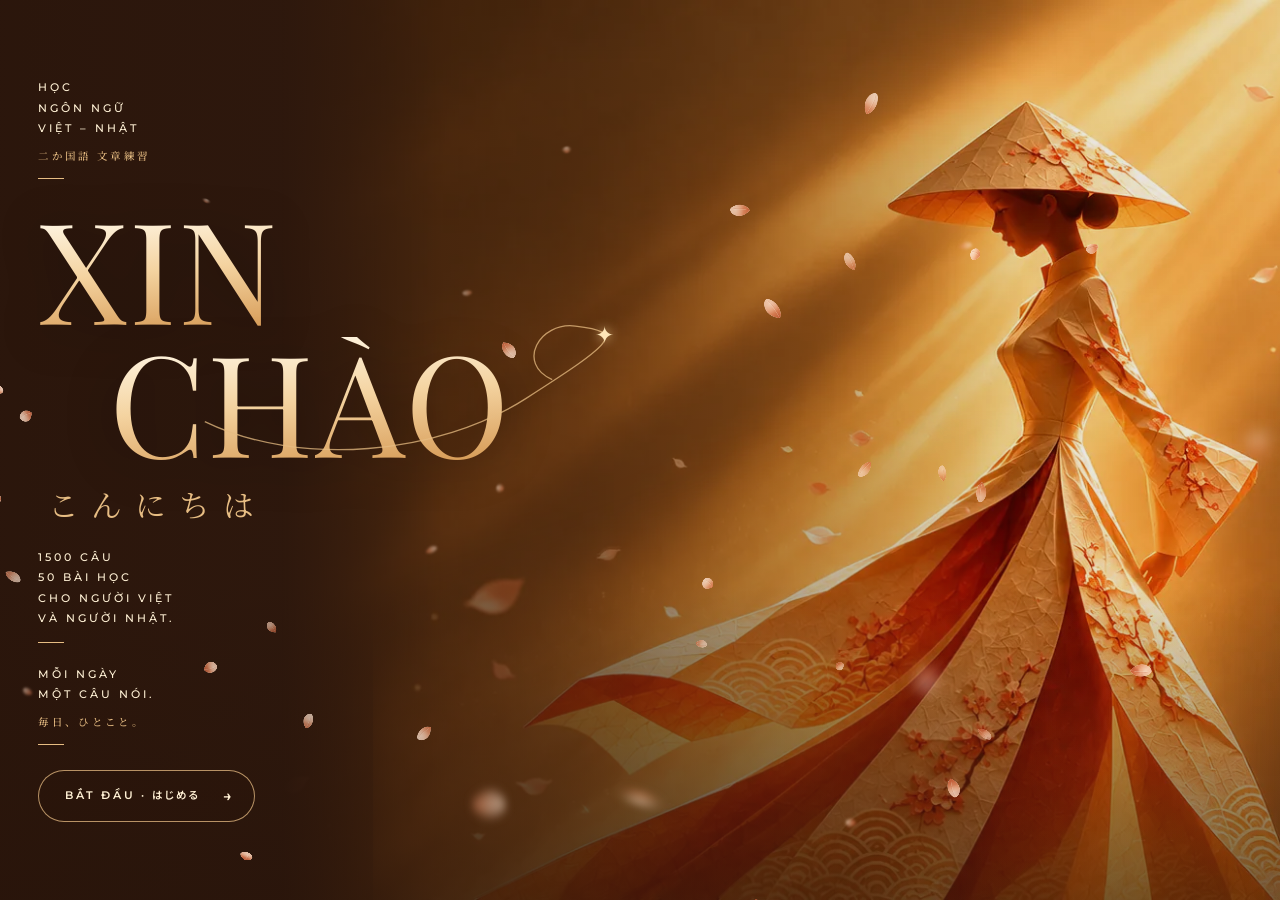
==== commit 3e94abe6: "Video tình huống (làm thử bài 1): tranh vẽ + giọng nam/nữ + phụ đề furigana chạy theo giọng trong mụ" ====
--- a/index.html
+++ b/index.html
@@ -8,9 +8,9 @@
     <link rel="preconnect" href="https://fonts.googleapis.com">
     <link rel="preconnect" href="https://fonts.gstatic.com" crossorigin>
     <link rel="stylesheet" href="https://fonts.googleapis.com/css2?family=Be+Vietnam+Pro:wght@500;600;700;900&family=Inter:wght@400;500;600&family=Noto+Sans+JP:wght@400;500;700;900&family=Noto+Serif+JP:wght@400;600;700&family=Playfair+Display:ital,wght@0,400;0,500;1,400&family=Montserrat:wght@400;500;600&display=swap">
-    <link rel="stylesheet" href="style.css?v=20261128-81">
-    <link rel="stylesheet" href="roadmap.css?v=20261128-81">
-    <link rel="stylesheet" href="kanji.css?v=20261128-81">
+    <link rel="stylesheet" href="style.css?v=20261128-83">
+    <link rel="stylesheet" href="roadmap.css?v=20261128-83">
+    <link rel="stylesheet" href="kanji.css?v=20261128-83">
 </head>
 <body>
 
@@ -82,13 +82,13 @@
     <nav class="tabs" aria-label="Chọn mục" id="sub"></nav>
     <main id="view"></main>
 </div>
-<script src="roadmap.js?v=20261128-81"></script>
-<script src="roadmap-pic.js?v=20261128-81"></script>
-<script src="roadmap-mock.js?v=20261128-81"></script>
-<script src="roadmap-mockart.js?v=20261128-81"></script>
-<script src="roadmap-ov.js?v=20261128-81"></script>
-<script src="roadmap-n4.js?v=20261128-81"></script>
-<script src="kanji.js?v=20261128-81"></script>
-<script src="script.js?v=20261128-81"></script>
+<script src="roadmap.js?v=20261128-83"></script>
+<script src="roadmap-pic.js?v=20261128-83"></script>
+<script src="roadmap-mock.js?v=20261128-83"></script>
+<script src="roadmap-mockart.js?v=20261128-83"></script>
+<script src="roadmap-ov.js?v=20261128-83"></script>
+<script src="roadmap-n4.js?v=20261128-83"></script>
+<script src="kanji.js?v=20261128-83"></script>
+<script src="script.js?v=20261128-83"></script>
 </body>
 </html>
--- a/roadmap.css
+++ b/roadmap.css
@@ -410,3 +410,22 @@
 /* Lời thoại video Kaiwa: cột người nói + câu (không có nút nghe) */
 .rm-kt li { grid-template-columns: 34px minmax(0, 1fr); }
 .rm-kt .rm-who { text-align: center; }
+
+/* Video tình huống (Hội thoại mẫu) */
+.rm-tv { border: 1.5px solid var(--line); border-radius: 14px; overflow: hidden; background: var(--paper); margin-bottom: 12px; }
+.rm-tv-stage { background: #fff; }
+.rm-tv-stage .mk-pic { max-width: none; width: 100%; margin: 0; border-radius: 0; }
+.rm-tv-svg, .rm-tv-stage svg { display: block; }
+.rm-tv-stage .mk-pp { transform-box: fill-box; transform-origin: 50% 100%; transition: opacity .2s; }
+.rm-tv-stage svg[data-speaker="0"] .mk-pp1, .rm-tv-stage svg[data-speaker="1"] .mk-pp0 { opacity: .55; }
+.rm-tv-stage svg[data-speaker="0"] .mk-pp0, .rm-tv-stage svg[data-speaker="1"] .mk-pp1 { animation: tvbob .45s ease-in-out infinite alternate; }
+@keyframes tvbob { from { transform: translateY(0); } to { transform: translateY(-5px); } }
+.rm-tv-sub { padding: 10px 14px; min-height: 76px; background: #1f1812; color: #fff7e8; }
+.rm-tv-jp { font-size: 19px; line-height: 2; }
+.rm-tv-vi { font-size: 14px; color: #f0d9b5; }
+.rm-tv-who { display: inline-block; margin-right: 6px; padding: 0 8px; border-radius: 8px; background: var(--ai); color: var(--ai-ink); font-size: 13px; line-height: 1.8; vertical-align: 2px; }
+.rm-tv-ctl { display: flex; align-items: center; gap: 10px; padding: 8px 12px; }
+.rm-tv-bar { flex: 1; height: 10px; border-radius: 6px; background: var(--line); cursor: pointer; overflow: hidden; }
+.rm-tv-bar i { display: block; height: 100%; width: 0; background: var(--ai); }
+.rm-tv-time { font-size: 12.5px; color: var(--muted); min-width: 34px; text-align: right; }
+@media (prefers-reduced-motion: reduce) { .rm-tv-stage .mk-pp { animation: none !important; } }
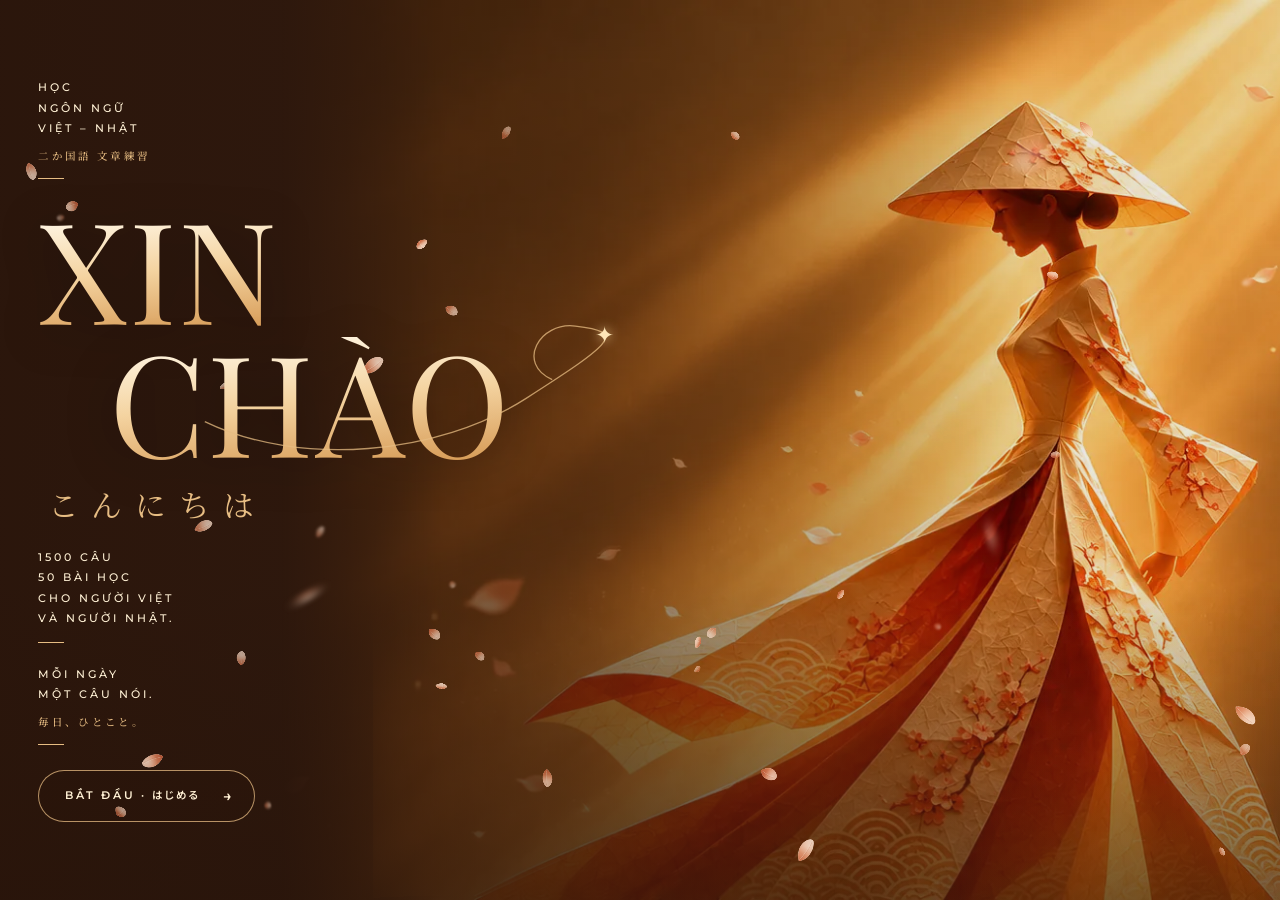
==== commit 9c65293a: "Video tình huống: làm đủ 25 bài (giọng nam/nữ, bối cảnh theo tình huống, người nói đầu tiên đứng bên" ====
--- a/index.html
+++ b/index.html
@@ -8,9 +8,9 @@
     <link rel="preconnect" href="https://fonts.googleapis.com">
     <link rel="preconnect" href="https://fonts.gstatic.com" crossorigin>
     <link rel="stylesheet" href="https://fonts.googleapis.com/css2?family=Be+Vietnam+Pro:wght@500;600;700;900&family=Inter:wght@400;500;600&family=Noto+Sans+JP:wght@400;500;700;900&family=Noto+Serif+JP:wght@400;600;700&family=Playfair+Display:ital,wght@0,400;0,500;1,400&family=Montserrat:wght@400;500;600&display=swap">
-    <link rel="stylesheet" href="style.css?v=20261128-83">
-    <link rel="stylesheet" href="roadmap.css?v=20261128-83">
-    <link rel="stylesheet" href="kanji.css?v=20261128-83">
+    <link rel="stylesheet" href="style.css?v=20261128-85">
+    <link rel="stylesheet" href="roadmap.css?v=20261128-85">
+    <link rel="stylesheet" href="kanji.css?v=20261128-85">
 </head>
 <body>
 
@@ -82,13 +82,13 @@
     <nav class="tabs" aria-label="Chọn mục" id="sub"></nav>
     <main id="view"></main>
 </div>
-<script src="roadmap.js?v=20261128-83"></script>
-<script src="roadmap-pic.js?v=20261128-83"></script>
-<script src="roadmap-mock.js?v=20261128-83"></script>
-<script src="roadmap-mockart.js?v=20261128-83"></script>
-<script src="roadmap-ov.js?v=20261128-83"></script>
-<script src="roadmap-n4.js?v=20261128-83"></script>
-<script src="kanji.js?v=20261128-83"></script>
-<script src="script.js?v=20261128-83"></script>
+<script src="roadmap.js?v=20261128-85"></script>
+<script src="roadmap-pic.js?v=20261128-85"></script>
+<script src="roadmap-mock.js?v=20261128-85"></script>
+<script src="roadmap-mockart.js?v=20261128-85"></script>
+<script src="roadmap-ov.js?v=20261128-85"></script>
+<script src="roadmap-n4.js?v=20261128-85"></script>
+<script src="kanji.js?v=20261128-85"></script>
+<script src="script.js?v=20261128-85"></script>
 </body>
 </html>
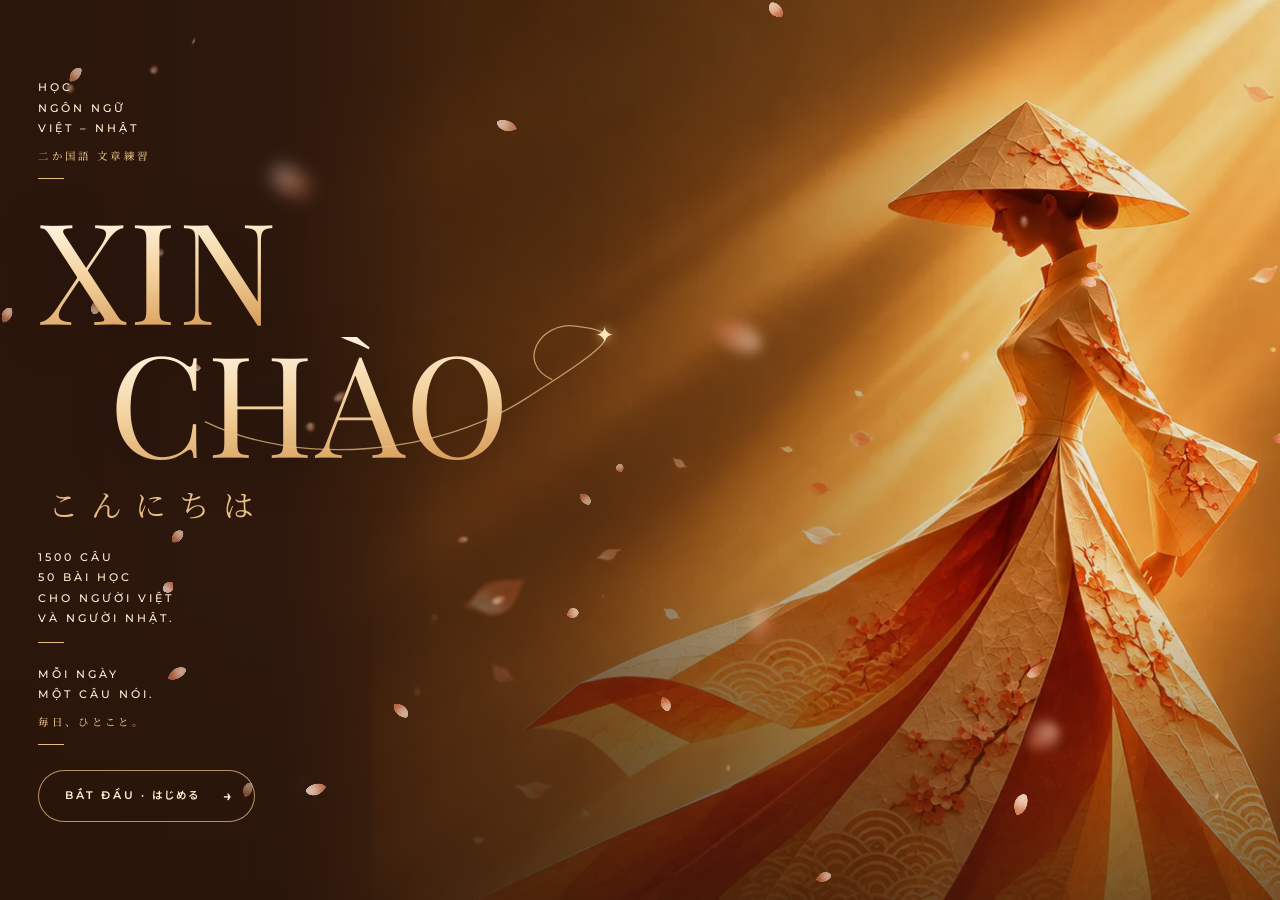
==== commit 66d70b40: "Video tình huống: đưa lên khối nổi 🎭 ngay dưới video Kaiwa, không còn nằm trong mục Hội thoại mẫu th" ====
--- a/index.html
+++ b/index.html
@@ -8,9 +8,9 @@
     <link rel="preconnect" href="https://fonts.googleapis.com">
     <link rel="preconnect" href="https://fonts.gstatic.com" crossorigin>
     <link rel="stylesheet" href="https://fonts.googleapis.com/css2?family=Be+Vietnam+Pro:wght@500;600;700;900&family=Inter:wght@400;500;600&family=Noto+Sans+JP:wght@400;500;700;900&family=Noto+Serif+JP:wght@400;600;700&family=Playfair+Display:ital,wght@0,400;0,500;1,400&family=Montserrat:wght@400;500;600&display=swap">
-    <link rel="stylesheet" href="style.css?v=20261128-85">
-    <link rel="stylesheet" href="roadmap.css?v=20261128-85">
-    <link rel="stylesheet" href="kanji.css?v=20261128-85">
+    <link rel="stylesheet" href="style.css?v=20261128-86">
+    <link rel="stylesheet" href="roadmap.css?v=20261128-86">
+    <link rel="stylesheet" href="kanji.css?v=20261128-86">
 </head>
 <body>
 
@@ -82,13 +82,13 @@
     <nav class="tabs" aria-label="Chọn mục" id="sub"></nav>
     <main id="view"></main>
 </div>
-<script src="roadmap.js?v=20261128-85"></script>
-<script src="roadmap-pic.js?v=20261128-85"></script>
-<script src="roadmap-mock.js?v=20261128-85"></script>
-<script src="roadmap-mockart.js?v=20261128-85"></script>
-<script src="roadmap-ov.js?v=20261128-85"></script>
-<script src="roadmap-n4.js?v=20261128-85"></script>
-<script src="kanji.js?v=20261128-85"></script>
-<script src="script.js?v=20261128-85"></script>
+<script src="roadmap.js?v=20261128-86"></script>
+<script src="roadmap-pic.js?v=20261128-86"></script>
+<script src="roadmap-mock.js?v=20261128-86"></script>
+<script src="roadmap-mockart.js?v=20261128-86"></script>
+<script src="roadmap-ov.js?v=20261128-86"></script>
+<script src="roadmap-n4.js?v=20261128-86"></script>
+<script src="kanji.js?v=20261128-86"></script>
+<script src="script.js?v=20261128-86"></script>
 </body>
 </html>
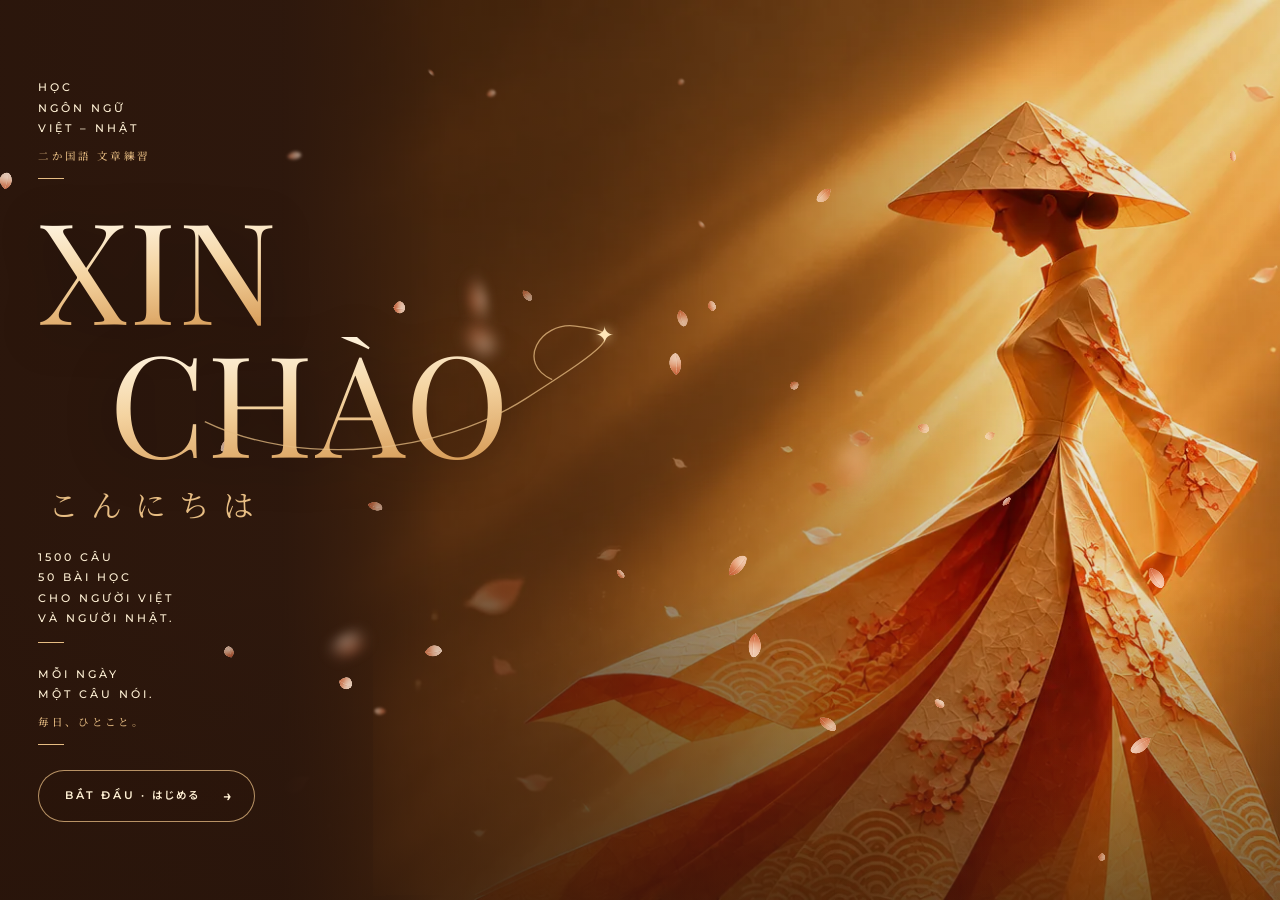
==== commit e93f4f09: "Tạm ẩn video Kaiwa; hiện video tình huống cùng lời thoại (câu đang nói tô sáng) trong cùng khối Co-A" ====
--- a/index.html
+++ b/index.html
@@ -8,9 +8,9 @@
     <link rel="preconnect" href="https://fonts.googleapis.com">
     <link rel="preconnect" href="https://fonts.gstatic.com" crossorigin>
     <link rel="stylesheet" href="https://fonts.googleapis.com/css2?family=Be+Vietnam+Pro:wght@500;600;700;900&family=Inter:wght@400;500;600&family=Noto+Sans+JP:wght@400;500;700;900&family=Noto+Serif+JP:wght@400;600;700&family=Playfair+Display:ital,wght@0,400;0,500;1,400&family=Montserrat:wght@400;500;600&display=swap">
-    <link rel="stylesheet" href="style.css?v=20261128-86">
-    <link rel="stylesheet" href="roadmap.css?v=20261128-86">
-    <link rel="stylesheet" href="kanji.css?v=20261128-86">
+    <link rel="stylesheet" href="style.css?v=20261128-87">
+    <link rel="stylesheet" href="roadmap.css?v=20261128-87">
+    <link rel="stylesheet" href="kanji.css?v=20261128-87">
 </head>
 <body>
 
@@ -82,13 +82,13 @@
     <nav class="tabs" aria-label="Chọn mục" id="sub"></nav>
     <main id="view"></main>
 </div>
-<script src="roadmap.js?v=20261128-86"></script>
-<script src="roadmap-pic.js?v=20261128-86"></script>
-<script src="roadmap-mock.js?v=20261128-86"></script>
-<script src="roadmap-mockart.js?v=20261128-86"></script>
-<script src="roadmap-ov.js?v=20261128-86"></script>
-<script src="roadmap-n4.js?v=20261128-86"></script>
-<script src="kanji.js?v=20261128-86"></script>
-<script src="script.js?v=20261128-86"></script>
+<script src="roadmap.js?v=20261128-87"></script>
+<script src="roadmap-pic.js?v=20261128-87"></script>
+<script src="roadmap-mock.js?v=20261128-87"></script>
+<script src="roadmap-mockart.js?v=20261128-87"></script>
+<script src="roadmap-ov.js?v=20261128-87"></script>
+<script src="roadmap-n4.js?v=20261128-87"></script>
+<script src="kanji.js?v=20261128-87"></script>
+<script src="script.js?v=20261128-87"></script>
 </body>
 </html>
--- a/roadmap.css
+++ b/roadmap.css
@@ -429,3 +429,7 @@
 .rm-tv-bar i { display: block; height: 100%; width: 0; background: var(--ai); }
 .rm-tv-time { font-size: 12.5px; color: var(--muted); min-width: 34px; text-align: right; }
 @media (prefers-reduced-motion: reduce) { .rm-tv-stage .mk-pp { animation: none !important; } }
+
+.rm-tv-list { margin: 0; padding: 10px 12px; list-style: none; border-top: 1px solid var(--line); }
+.rm-tv-list li { padding: 6px 8px; border-radius: 10px; }
+.rm-tv-list li.on { background: var(--ai-soft, #fbe3d2); }
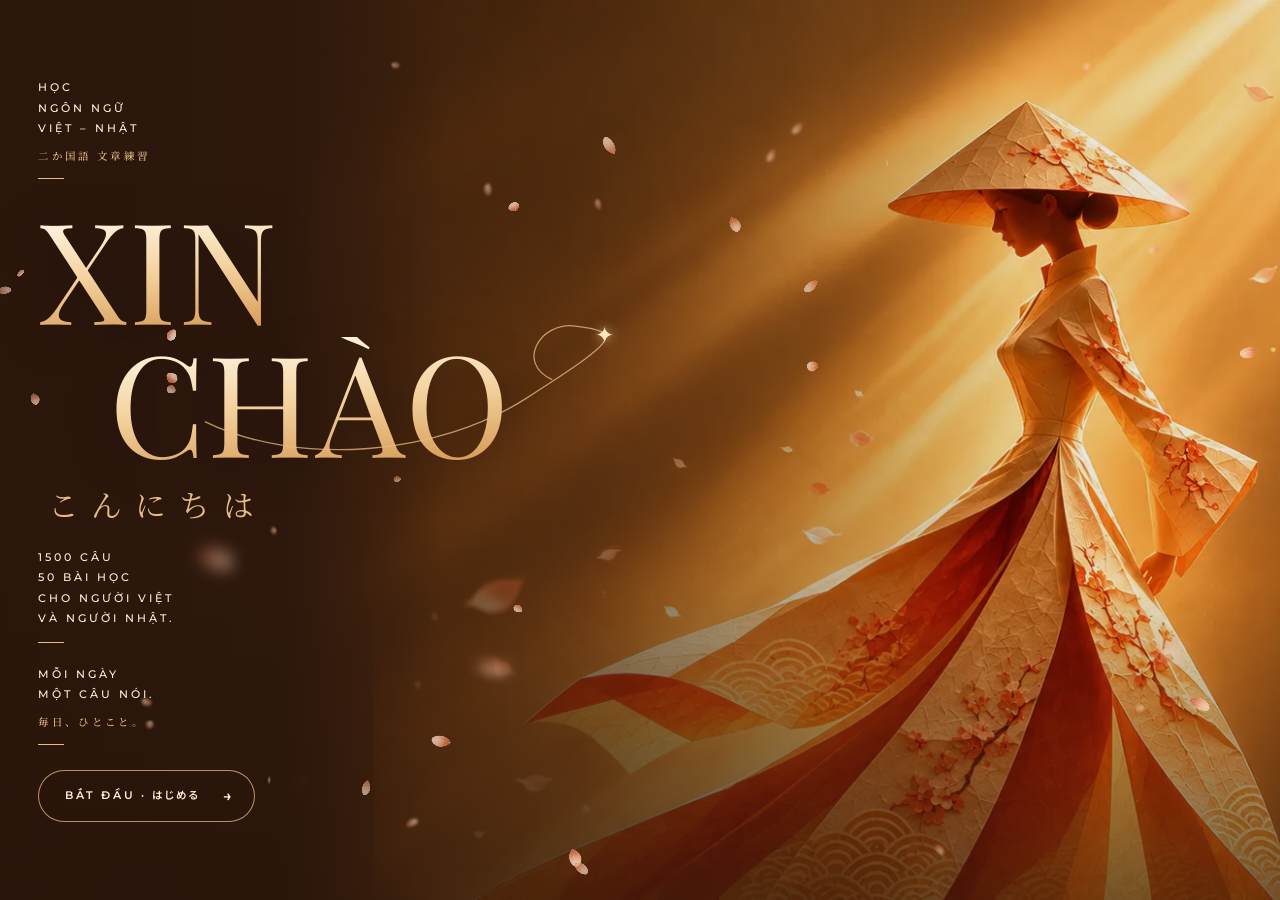
==== commit 239da2fd: "Video tình huống: ẩn thanh phụ đề đen; tô sáng đậm câu đang nói trong lời thoại Co-Authored-By: Clau" ====
--- a/index.html
+++ b/index.html
@@ -8,9 +8,9 @@
     <link rel="preconnect" href="https://fonts.googleapis.com">
     <link rel="preconnect" href="https://fonts.gstatic.com" crossorigin>
     <link rel="stylesheet" href="https://fonts.googleapis.com/css2?family=Be+Vietnam+Pro:wght@500;600;700;900&family=Inter:wght@400;500;600&family=Noto+Sans+JP:wght@400;500;700;900&family=Noto+Serif+JP:wght@400;600;700&family=Playfair+Display:ital,wght@0,400;0,500;1,400&family=Montserrat:wght@400;500;600&display=swap">
-    <link rel="stylesheet" href="style.css?v=20261128-87">
-    <link rel="stylesheet" href="roadmap.css?v=20261128-87">
-    <link rel="stylesheet" href="kanji.css?v=20261128-87">
+    <link rel="stylesheet" href="style.css?v=20261128-88">
+    <link rel="stylesheet" href="roadmap.css?v=20261128-88">
+    <link rel="stylesheet" href="kanji.css?v=20261128-88">
 </head>
 <body>
 
@@ -82,13 +82,13 @@
     <nav class="tabs" aria-label="Chọn mục" id="sub"></nav>
     <main id="view"></main>
 </div>
-<script src="roadmap.js?v=20261128-87"></script>
-<script src="roadmap-pic.js?v=20261128-87"></script>
-<script src="roadmap-mock.js?v=20261128-87"></script>
-<script src="roadmap-mockart.js?v=20261128-87"></script>
-<script src="roadmap-ov.js?v=20261128-87"></script>
-<script src="roadmap-n4.js?v=20261128-87"></script>
-<script src="kanji.js?v=20261128-87"></script>
-<script src="script.js?v=20261128-87"></script>
+<script src="roadmap.js?v=20261128-88"></script>
+<script src="roadmap-pic.js?v=20261128-88"></script>
+<script src="roadmap-mock.js?v=20261128-88"></script>
+<script src="roadmap-mockart.js?v=20261128-88"></script>
+<script src="roadmap-ov.js?v=20261128-88"></script>
+<script src="roadmap-n4.js?v=20261128-88"></script>
+<script src="kanji.js?v=20261128-88"></script>
+<script src="script.js?v=20261128-88"></script>
 </body>
 </html>
--- a/roadmap.css
+++ b/roadmap.css
@@ -433,3 +433,10 @@
 .rm-tv-list { margin: 0; padding: 10px 12px; list-style: none; border-top: 1px solid var(--line); }
 .rm-tv-list li { padding: 6px 8px; border-radius: 10px; }
 .rm-tv-list li.on { background: var(--ai-soft, #fbe3d2); }
+
+/* Video tình huống: ẩn thanh phụ đề đen, câu đang nói được tô sáng ngay trong danh sách lời thoại */
+.rm-tv-sub { display: none; }
+.rm-tv-list li { border-left: 5px solid transparent; transition: background .15s, border-color .15s; }
+.rm-tv-list li.on { background: #fbd9bf; border-left-color: var(--ai); box-shadow: 0 1px 0 rgba(0, 0, 0, .06); }
+.rm-tv-list li.on .rm-who { color: var(--ai); }
+:root[data-theme="dark"] .rm-tv-list li.on { background: #5a3319; }
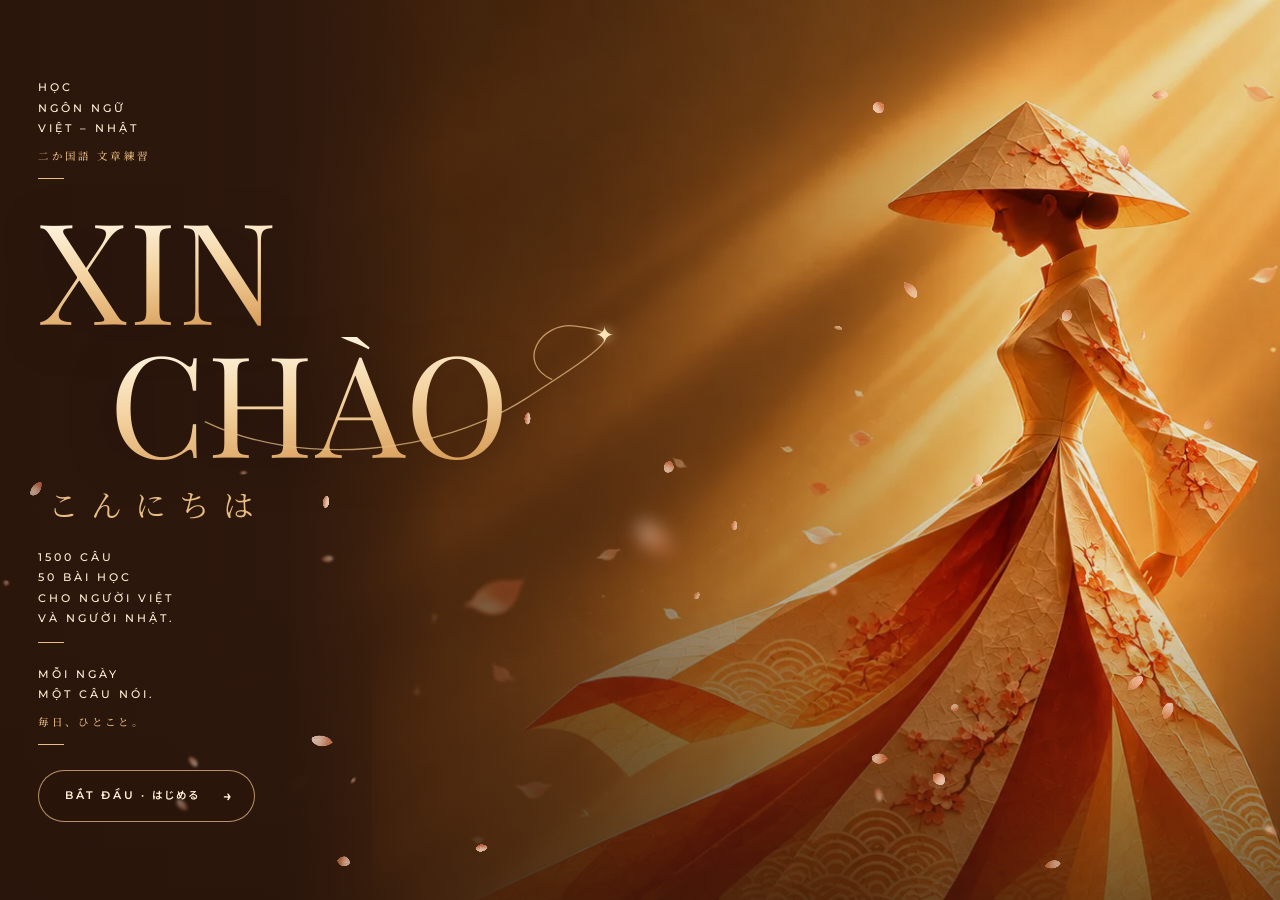
==== commit 0ebb5cca: "Lời thoại Kaiwa: soạn lại 25 bài theo tài liệu đã chỉnh sửa (259 câu, furigana + dịch từng câu); bật" ====
--- a/index.html
+++ b/index.html
@@ -8,9 +8,9 @@
     <link rel="preconnect" href="https://fonts.googleapis.com">
     <link rel="preconnect" href="https://fonts.gstatic.com" crossorigin>
     <link rel="stylesheet" href="https://fonts.googleapis.com/css2?family=Be+Vietnam+Pro:wght@500;600;700;900&family=Inter:wght@400;500;600&family=Noto+Sans+JP:wght@400;500;700;900&family=Noto+Serif+JP:wght@400;600;700&family=Playfair+Display:ital,wght@0,400;0,500;1,400&family=Montserrat:wght@400;500;600&display=swap">
-    <link rel="stylesheet" href="style.css?v=20261128-88">
-    <link rel="stylesheet" href="roadmap.css?v=20261128-88">
-    <link rel="stylesheet" href="kanji.css?v=20261128-88">
+    <link rel="stylesheet" href="style.css?v=20261128-89">
+    <link rel="stylesheet" href="roadmap.css?v=20261128-89">
+    <link rel="stylesheet" href="kanji.css?v=20261128-89">
 </head>
 <body>
 
@@ -82,13 +82,13 @@
     <nav class="tabs" aria-label="Chọn mục" id="sub"></nav>
     <main id="view"></main>
 </div>
-<script src="roadmap.js?v=20261128-88"></script>
-<script src="roadmap-pic.js?v=20261128-88"></script>
-<script src="roadmap-mock.js?v=20261128-88"></script>
-<script src="roadmap-mockart.js?v=20261128-88"></script>
-<script src="roadmap-ov.js?v=20261128-88"></script>
-<script src="roadmap-n4.js?v=20261128-88"></script>
-<script src="kanji.js?v=20261128-88"></script>
-<script src="script.js?v=20261128-88"></script>
+<script src="roadmap.js?v=20261128-89"></script>
+<script src="roadmap-pic.js?v=20261128-89"></script>
+<script src="roadmap-mock.js?v=20261128-89"></script>
+<script src="roadmap-mockart.js?v=20261128-89"></script>
+<script src="roadmap-ov.js?v=20261128-89"></script>
+<script src="roadmap-n4.js?v=20261128-89"></script>
+<script src="kanji.js?v=20261128-89"></script>
+<script src="script.js?v=20261128-89"></script>
 </body>
 </html>
--- a/roadmap.css
+++ b/roadmap.css
@@ -440,3 +440,6 @@
 .rm-tv-list li.on { background: #fbd9bf; border-left-color: var(--ai); box-shadow: 0 1px 0 rgba(0, 0, 0, .06); }
 .rm-tv-list li.on .rm-who { color: var(--ai); }
 :root[data-theme="dark"] .rm-tv-list li.on { background: #5a3319; }
+
+.rm-kt .rm-who { font-size: 13px; line-height: 1.5; word-break: keep-all; }
+.rm-kt li { grid-template-columns: 64px minmax(0, 1fr); }
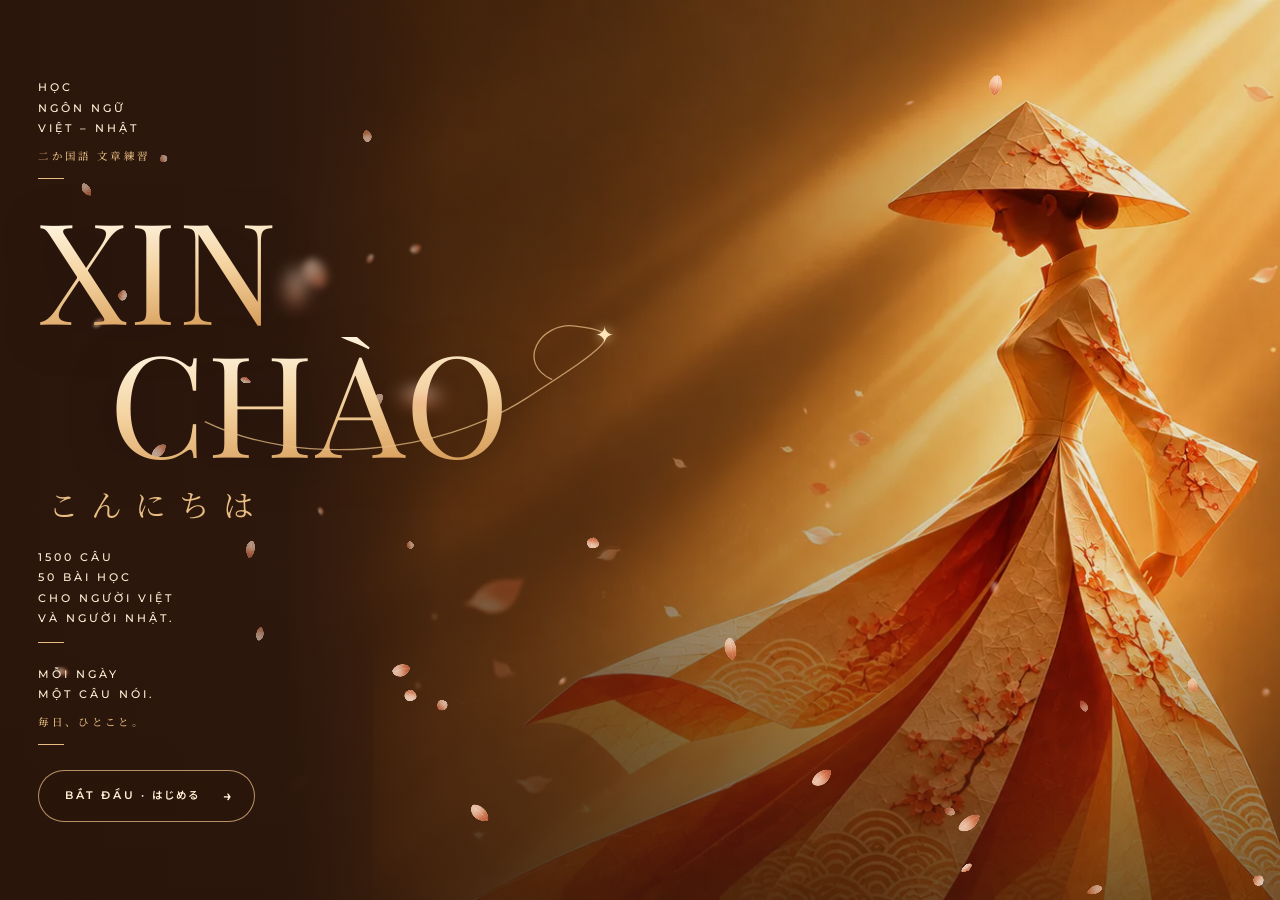
==== commit b85254c3: "Video tình huống dùng lời thoại mới (259 câu, 25 bài): tạo lại giọng nam/nữ, ẩn video Kaiwa và mục l" ====
--- a/index.html
+++ b/index.html
@@ -8,9 +8,9 @@
     <link rel="preconnect" href="https://fonts.googleapis.com">
     <link rel="preconnect" href="https://fonts.gstatic.com" crossorigin>
     <link rel="stylesheet" href="https://fonts.googleapis.com/css2?family=Be+Vietnam+Pro:wght@500;600;700;900&family=Inter:wght@400;500;600&family=Noto+Sans+JP:wght@400;500;700;900&family=Noto+Serif+JP:wght@400;600;700&family=Playfair+Display:ital,wght@0,400;0,500;1,400&family=Montserrat:wght@400;500;600&display=swap">
-    <link rel="stylesheet" href="style.css?v=20261128-89">
-    <link rel="stylesheet" href="roadmap.css?v=20261128-89">
-    <link rel="stylesheet" href="kanji.css?v=20261128-89">
+    <link rel="stylesheet" href="style.css?v=20261128-90">
+    <link rel="stylesheet" href="roadmap.css?v=20261128-90">
+    <link rel="stylesheet" href="kanji.css?v=20261128-90">
 </head>
 <body>
 
@@ -82,13 +82,13 @@
     <nav class="tabs" aria-label="Chọn mục" id="sub"></nav>
     <main id="view"></main>
 </div>
-<script src="roadmap.js?v=20261128-89"></script>
-<script src="roadmap-pic.js?v=20261128-89"></script>
-<script src="roadmap-mock.js?v=20261128-89"></script>
-<script src="roadmap-mockart.js?v=20261128-89"></script>
-<script src="roadmap-ov.js?v=20261128-89"></script>
-<script src="roadmap-n4.js?v=20261128-89"></script>
-<script src="kanji.js?v=20261128-89"></script>
-<script src="script.js?v=20261128-89"></script>
+<script src="roadmap.js?v=20261128-90"></script>
+<script src="roadmap-pic.js?v=20261128-90"></script>
+<script src="roadmap-mock.js?v=20261128-90"></script>
+<script src="roadmap-mockart.js?v=20261128-90"></script>
+<script src="roadmap-ov.js?v=20261128-90"></script>
+<script src="roadmap-n4.js?v=20261128-90"></script>
+<script src="kanji.js?v=20261128-90"></script>
+<script src="script.js?v=20261128-90"></script>
 </body>
 </html>
--- a/roadmap.css
+++ b/roadmap.css
@@ -443,3 +443,12 @@
 
 .rm-kt .rm-who { font-size: 13px; line-height: 1.5; word-break: keep-all; }
 .rm-kt li { grid-template-columns: 64px minmax(0, 1fr); }
+
+/* Lời thoại của video tình huống: chữ nhỏ hơn, khung cuộn, câu đang nói tự cuộn vào tầm nhìn */
+.rm-tv-list { position: relative; max-height: 270px; overflow-y: auto; overscroll-behavior: contain; scroll-behavior: smooth; padding: 6px 8px; }
+.rm-tv-list li { padding: 4px 6px; gap: 6px; }
+.rm-tv-list .jp { font-size: 15px; line-height: 1.9; }
+.rm-tv-list .rm-vi { font-size: 12.5px; }
+.rm-tv-list .rm-who { font-size: 12px; }
+.rm-tv-list::-webkit-scrollbar { width: 8px; }
+.rm-tv-list::-webkit-scrollbar-thumb { background: var(--line); border-radius: 6px; }
